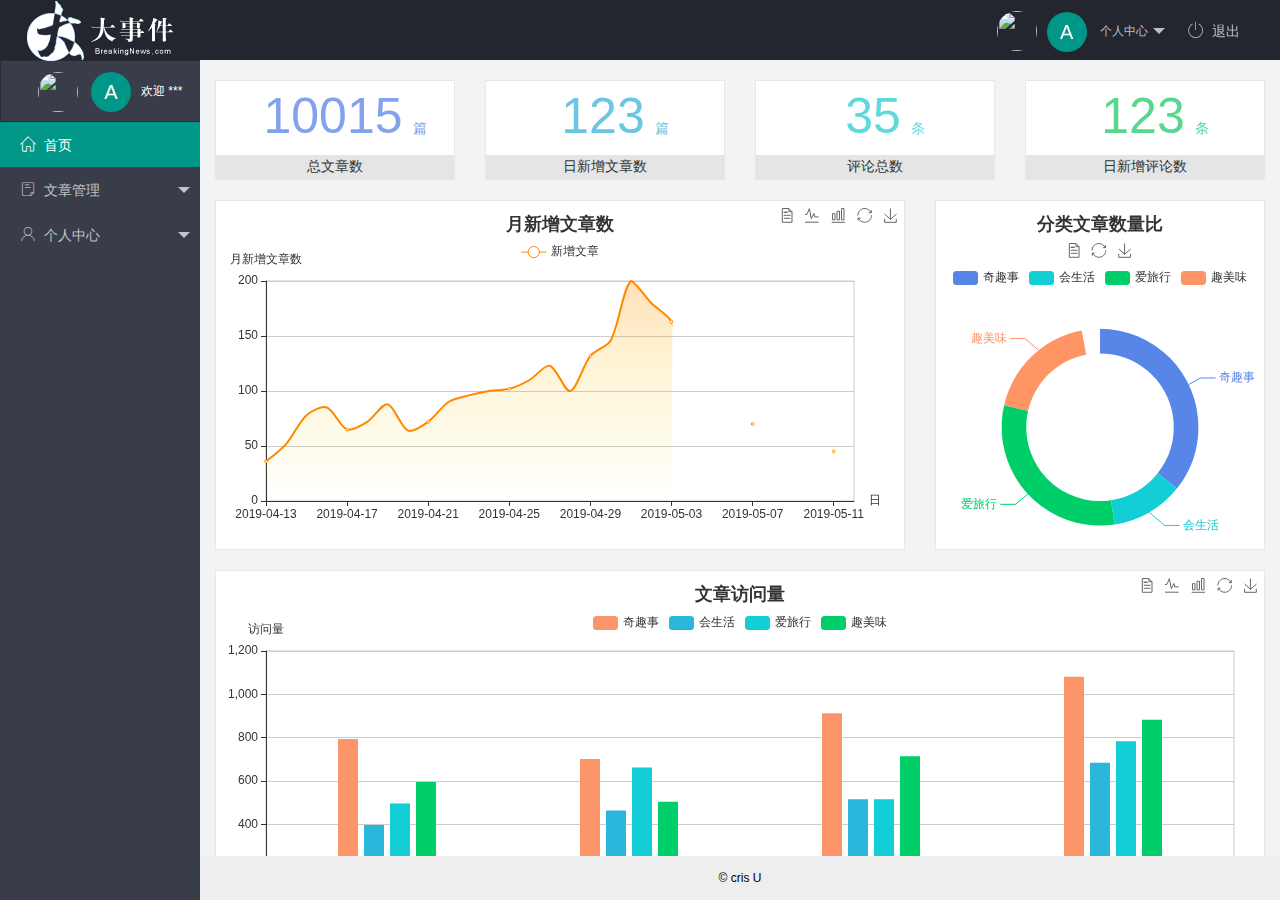
==== index.html @ 12526aec "完成了主页的开发" ====
<!DOCTYPE html>
<html lang="en">

<head>
    <meta charset="UTF-8">
    <meta http-equiv="X-UA-Compatible" content="IE=edge">
    <meta name="viewport" content="width=device-width, initial-scale=1.0">
    <title>后台主页</title>
    <link rel="stylesheet" href="./assets/lib/layui/css/layui.css">
    <link rel="stylesheet" href="./assets/fonts/iconfont.css">
    <link rel="stylesheet" href="./assets/css/index.css" />
</head>

<body class="layui-layout-body">
    <div class="layui-layout layui-layout-admin">
        <div class="layui-header">
            <div class="layui-logo">
                <img src="./assets/images/logo.png" alt="" />
            </div>
            <!-- 头部区域（可配合layui已有的水平导航） -->
            <ul class="layui-nav layui-layout-right">
                <li class="layui-nav-item">
                    <a href="javascript:;" class="userinfo">
                        <img src="http://t.cn/RCzsdCq" class="layui-nav-img" /><span class="text-avatar">A</span> 个人中心
                    </a>
                    <dl class="layui-nav-child">
                        <dd><a href="">基本资料</a></dd>
                        <dd><a href="">更换头像</a></dd>
                        <dd><a href="">重置密码</a></dd>
                    </dl>
                </li>
                <li class="layui-nav-item"><a href="javascript:;" id="btnLogout"><span class="iconfont icon-tuichu"></span>退出</a></li>
            </ul>
        </div>

        <div class="layui-side layui-bg-black">
            <div class="layui-side-scroll">
                <div class="userinfo">
                    <img src="http://t.cn/RCzsdCq" class="layui-nav-img" /> <span class="text-avatar">A</span><span id="welcome">欢迎 ***</span>
                </div>
                <!-- 左侧导航区域（可配合layui已有的垂直导航） -->
                <ul class="layui-nav layui-nav-tree" lay-shrink="all">
                    <!-- lay-shrink="all"添加这个属性，实现下面导航栏实现排他思想 -->
                    <li class="layui-nav-item layui-this"><a href="./home/dashboard.html" target="fm"><span class="iconfont icon-home"></span>首页</a></li>
                    <li class="layui-nav-item">
                        <a class="" href="javascript:;"><span class="iconfont icon-16"></span>文章管理</a>
                        <dl class="layui-nav-child">
                            <dd><a href="javascript:;"><i class="layui-icon layui-icon-app"></i>文字类别</a></dd>
                            <dd><a href="javascript:;"><i class="layui-icon layui-icon-app"></i>文字列表</a></dd>
                            <dd><a href="javascript:;"><i class="layui-icon layui-icon-app"></i>发布文章</a></dd>
                        </dl>
                    </li>
                    <li class="layui-nav-item">
                        <a href="javascript:;"><span class="iconfont icon-user"></span>个人中心</a>
                        <dl class="layui-nav-child">
                            <dd><a href="javascript:;"><i class="layui-icon layui-icon-app"></i>基本资料</a></dd>
                            <dd><a href="javascript:;"><i class="layui-icon layui-icon-app"></i>更改头像</a></dd>
                            <dd><a href="javascript:;"><i class="layui-icon layui-icon-app"></i>重置密码</a></dd>
                        </dl>
                    </li>


                </ul>
            </div>
        </div>

        <div class="layui-body">
            <!-- 内容主体区域 -->
            <iframe name="fm" src="./home/dashboard.html" frameborder="0"></iframe>
        </div>

        <div class="layui-footer">
            <!-- 底部固定区域 -->
            © cris U
        </div>
    </div>
    <!-- 导入 layui 的JS文件 -->
    <script src="./assets/lib/layui/layui.all.js"></script>
    <!-- 导入jQuery -->
    <script src="./assets/lib/jquery.js"></script>
    <!-- 导入自己封装的baseAPI -->
    <script src="./assets/js/baseAPI.js"></script>
    <!-- 导入自己的JS文件 -->
    <script src="./assets/js/index.js"></script>
</body>

</html>
---- assets/lib/layui/css/layui.css ----
/** layui-v2.5.5 MIT License By https://www.layui.com */
 .layui-inline,img{display:inline-block;vertical-align:middle}h1,h2,h3,h4,h5,h6{font-weight:400}.layui-edge,.layui-header,.layui-inline,.layui-main{position:relative}.layui-body,.layui-edge,.layui-elip{overflow:hidden}.layui-btn,.layui-edge,.layui-inline,img{vertical-align:middle}.layui-btn,.layui-disabled,.layui-icon,.layui-unselect{-moz-user-select:none;-webkit-user-select:none;-ms-user-select:none}.layui-elip,.layui-form-checkbox span,.layui-form-pane .layui-form-label{text-overflow:ellipsis;white-space:nowrap}.layui-breadcrumb,.layui-tree-btnGroup{visibility:hidden}blockquote,body,button,dd,div,dl,dt,form,h1,h2,h3,h4,h5,h6,input,li,ol,p,pre,td,textarea,th,ul{margin:0;padding:0;-webkit-tap-highlight-color:rgba(0,0,0,0)}a:active,a:hover{outline:0}img{border:none}li{list-style:none}table{border-collapse:collapse;border-spacing:0}h4,h5,h6{font-size:100%}button,input,optgroup,option,select,textarea{font-family:inherit;font-size:inherit;font-style:inherit;font-weight:inherit;outline:0}pre{white-space:pre-wrap;white-space:-moz-pre-wrap;white-space:-pre-wrap;white-space:-o-pre-wrap;word-wrap:break-word}body{line-height:24px;font:14px Helvetica Neue,Helvetica,PingFang SC,Tahoma,Arial,sans-serif}hr{height:1px;margin:10px 0;border:0;clear:both}a{color:#333;text-decoration:none}a:hover{color:#777}a cite{font-style:normal;*cursor:pointer}.layui-border-box,.layui-border-box *{box-sizing:border-box}.layui-box,.layui-box *{box-sizing:content-box}.layui-clear{clear:both;*zoom:1}.layui-clear:after{content:'\20';clear:both;*zoom:1;display:block;height:0}.layui-inline{*display:inline;*zoom:1}.layui-edge{display:inline-block;width:0;height:0;border-width:6px;border-style:dashed;border-color:transparent}.layui-edge-top{top:-4px;border-bottom-color:#999;border-bottom-style:solid}.layui-edge-right{border-left-color:#999;border-left-style:solid}.layui-edge-bottom{top:2px;border-top-color:#999;border-top-style:solid}.layui-edge-left{border-right-color:#999;border-right-style:solid}.layui-disabled,.layui-disabled:hover{color:#d2d2d2!important;cursor:not-allowed!important}.layui-circle{border-radius:100%}.layui-show{display:block!important}.layui-hide{display:none!important}@font-face{font-family:layui-icon;src:url(../font/iconfont.eot?v=250);src:url(../font/iconfont.eot?v=250#iefix) format('embedded-opentype'),url(../font/iconfont.woff2?v=250) format('woff2'),url(../font/iconfont.woff?v=250) format('woff'),url(../font/iconfont.ttf?v=250) format('truetype'),url(../font/iconfont.svg?v=250#layui-icon) format('svg')}.layui-icon{font-family:layui-icon!important;font-size:16px;font-style:normal;-webkit-font-smoothing:antialiased;-moz-osx-font-smoothing:grayscale}.layui-icon-reply-fill:before{content:"\e611"}.layui-icon-set-fill:before{content:"\e614"}.layui-icon-menu-fill:before{content:"\e60f"}.layui-icon-search:before{content:"\e615"}.layui-icon-share:before{content:"\e641"}.layui-icon-set-sm:before{content:"\e620"}.layui-icon-engine:before{content:"\e628"}.layui-icon-close:before{content:"\1006"}.layui-icon-close-fill:before{content:"\1007"}.layui-icon-chart-screen:before{content:"\e629"}.layui-icon-star:before{content:"\e600"}.layui-icon-circle-dot:before{content:"\e617"}.layui-icon-chat:before{content:"\e606"}.layui-icon-release:before{content:"\e609"}.layui-icon-list:before{content:"\e60a"}.layui-icon-chart:before{content:"\e62c"}.layui-icon-ok-circle:before{content:"\1005"}.layui-icon-layim-theme:before{content:"\e61b"}.layui-icon-table:before{content:"\e62d"}.layui-icon-right:before{content:"\e602"}.layui-icon-left:before{content:"\e603"}.layui-icon-cart-simple:before{content:"\e698"}.layui-icon-face-cry:before{content:"\e69c"}.layui-icon-face-smile:before{content:"\e6af"}.layui-icon-survey:before{content:"\e6b2"}.layui-icon-tree:before{content:"\e62e"}.layui-icon-upload-circle:before{content:"\e62f"}.layui-icon-add-circle:before{content:"\e61f"}.layui-icon-download-circle:before{content:"\e601"}.layui-icon-templeate-1:before{content:"\e630"}.layui-icon-util:before{content:"\e631"}.layui-icon-face-surprised:before{content:"\e664"}.layui-icon-edit:before{content:"\e642"}.layui-icon-speaker:before{content:"\e645"}.layui-icon-down:before{content:"\e61a"}.layui-icon-file:before{content:"\e621"}.layui-icon-layouts:before{content:"\e632"}.layui-icon-rate-half:before{content:"\e6c9"}.layui-icon-add-circle-fine:before{content:"\e608"}.layui-icon-prev-circle:before{content:"\e633"}.layui-icon-read:before{content:"\e705"}.layui-icon-404:before{content:"\e61c"}.layui-icon-carousel:before{content:"\e634"}.layui-icon-help:before{content:"\e607"}.layui-icon-code-circle:before{content:"\e635"}.layui-icon-water:before{content:"\e636"}.layui-icon-username:before{content:"\e66f"}.layui-icon-find-fill:before{content:"\e670"}.layui-icon-about:before{content:"\e60b"}.layui-icon-location:before{content:"\e715"}.layui-icon-up:before{content:"\e619"}.layui-icon-pause:before{content:"\e651"}.layui-icon-date:before{content:"\e637"}.layui-icon-layim-uploadfile:before{content:"\e61d"}.layui-icon-delete:before{content:"\e640"}.layui-icon-play:before{content:"\e652"}.layui-icon-top:before{content:"\e604"}.layui-icon-friends:before{content:"\e612"}.layui-icon-refresh-3:before{content:"\e9aa"}.layui-icon-ok:before{content:"\e605"}.layui-icon-layer:before{content:"\e638"}.layui-icon-face-smile-fine:before{content:"\e60c"}.layui-icon-dollar:before{content:"\e659"}.layui-icon-group:before{content:"\e613"}.layui-icon-layim-download:before{content:"\e61e"}.layui-icon-picture-fine:before{content:"\e60d"}.layui-icon-link:before{content:"\e64c"}.layui-icon-diamond:before{content:"\e735"}.layui-icon-log:before{content:"\e60e"}.layui-icon-rate-solid:before{content:"\e67a"}.layui-icon-fonts-del:before{content:"\e64f"}.layui-icon-unlink:before{content:"\e64d"}.layui-icon-fonts-clear:before{content:"\e639"}.layui-icon-triangle-r:before{content:"\e623"}.layui-icon-circle:before{content:"\e63f"}.layui-icon-radio:before{content:"\e643"}.layui-icon-align-center:before{content:"\e647"}.layui-icon-align-right:before{content:"\e648"}.layui-icon-align-left:before{content:"\e649"}.layui-icon-loading-1:before{content:"\e63e"}.layui-icon-return:before{content:"\e65c"}.layui-icon-fonts-strong:before{content:"\e62b"}.layui-icon-upload:before{content:"\e67c"}.layui-icon-dialogue:before{content:"\e63a"}.layui-icon-video:before{content:"\e6ed"}.layui-icon-headset:before{content:"\e6fc"}.layui-icon-cellphone-fine:before{content:"\e63b"}.layui-icon-add-1:before{content:"\e654"}.layui-icon-face-smile-b:before{content:"\e650"}.layui-icon-fonts-html:before{content:"\e64b"}.layui-icon-form:before{content:"\e63c"}.layui-icon-cart:before{content:"\e657"}.layui-icon-camera-fill:before{content:"\e65d"}.layui-icon-tabs:before{content:"\e62a"}.layui-icon-fonts-code:before{content:"\e64e"}.layui-icon-fire:before{content:"\e756"}.layui-icon-set:before{content:"\e716"}.layui-icon-fonts-u:before{content:"\e646"}.layui-icon-triangle-d:before{content:"\e625"}.layui-icon-tips:before{content:"\e702"}.layui-icon-picture:before{content:"\e64a"}.layui-icon-more-vertical:before{content:"\e671"}.layui-icon-flag:before{content:"\e66c"}.layui-icon-loading:before{content:"\e63d"}.layui-icon-fonts-i:before{content:"\e644"}.layui-icon-refresh-1:before{content:"\e666"}.layui-icon-rmb:before{content:"\e65e"}.layui-icon-home:before{content:"\e68e"}.layui-icon-user:before{content:"\e770"}.layui-icon-notice:before{content:"\e667"}.layui-icon-login-weibo:before{content:"\e675"}.layui-icon-voice:before{content:"\e688"}.layui-icon-upload-drag:before{content:"\e681"}.layui-icon-login-qq:before{content:"\e676"}.layui-icon-snowflake:before{content:"\e6b1"}.layui-icon-file-b:before{content:"\e655"}.layui-icon-template:before{content:"\e663"}.layui-icon-auz:before{content:"\e672"}.layui-icon-console:before{content:"\e665"}.layui-icon-app:before{content:"\e653"}.layui-icon-prev:before{content:"\e65a"}.layui-icon-website:before{content:"\e7ae"}.layui-icon-next:before{content:"\e65b"}.layui-icon-component:before{content:"\e857"}.layui-icon-more:before{content:"\e65f"}.layui-icon-login-wechat:before{content:"\e677"}.layui-icon-shrink-right:before{content:"\e668"}.layui-icon-spread-left:before{content:"\e66b"}.layui-icon-camera:before{content:"\e660"}.layui-icon-note:before{content:"\e66e"}.layui-icon-refresh:before{content:"\e669"}.layui-icon-female:before{content:"\e661"}.layui-icon-male:before{content:"\e662"}.layui-icon-password:before{content:"\e673"}.layui-icon-senior:before{content:"\e674"}.layui-icon-theme:before{content:"\e66a"}.layui-icon-tread:before{content:"\e6c5"}.layui-icon-praise:before{content:"\e6c6"}.layui-icon-star-fill:before{content:"\e658"}.layui-icon-rate:before{content:"\e67b"}.layui-icon-template-1:before{content:"\e656"}.layui-icon-vercode:before{content:"\e679"}.layui-icon-cellphone:before{content:"\e678"}.layui-icon-screen-full:before{content:"\e622"}.layui-icon-screen-restore:before{content:"\e758"}.layui-icon-cols:before{content:"\e610"}.layui-icon-export:before{content:"\e67d"}.layui-icon-print:before{content:"\e66d"}.layui-icon-slider:before{content:"\e714"}.layui-icon-addition:before{content:"\e624"}.layui-icon-subtraction:before{content:"\e67e"}.layui-icon-service:before{content:"\e626"}.layui-icon-transfer:before{content:"\e691"}.layui-main{width:1140px;margin:0 auto}.layui-header{z-index:1000;height:60px}.layui-header a:hover{transition:all .5s;-webkit-transition:all .5s}.layui-side{position:fixed;left:0;top:0;bottom:0;z-index:999;width:200px;overflow-x:hidden}.layui-side-scroll{position:relative;width:220px;height:100%;overflow-x:hidden}.layui-body{position:absolute;left:200px;right:0;top:0;bottom:0;z-index:998;width:auto;overflow-y:auto;box-sizing:border-box}.layui-layout-body{overflow:hidden}.layui-layout-admin .layui-header{background-color:#23262E}.layui-layout-admin .layui-side{top:60px;width:200px;overflow-x:hidden}.layui-layout-admin .layui-body{position:fixed;top:60px;bottom:44px}.layui-layout-admin .layui-main{width:auto;margin:0 15px}.layui-layout-admin .layui-footer{position:fixed;left:200px;right:0;bottom:0;height:44px;line-height:44px;padding:0 15px;background-color:#eee}.layui-layout-admin .layui-logo{position:absolute;left:0;top:0;width:200px;height:100%;line-height:60px;text-align:center;color:#009688;font-size:16px}.layui-layout-admin .layui-header .layui-nav{background:0 0}.layui-layout-left{position:absolute!important;left:200px;top:0}.layui-layout-right{position:absolute!important;right:0;top:0}.layui-container{position:relative;margin:0 auto;padding:0 15px;box-sizing:border-box}.layui-fluid{position:relative;margin:0 auto;padding:0 15px}.layui-row:after,.layui-row:before{content:'';display:block;clear:both}.layui-col-lg1,.layui-col-lg10,.layui-col-lg11,.layui-col-lg12,.layui-col-lg2,.layui-col-lg3,.layui-col-lg4,.layui-col-lg5,.layui-col-lg6,.layui-col-lg7,.layui-col-lg8,.layui-col-lg9,.layui-col-md1,.layui-col-md10,.layui-col-md11,.layui-col-md12,.layui-col-md2,.layui-col-md3,.layui-col-md4,.layui-col-md5,.layui-col-md6,.layui-col-md7,.layui-col-md8,.layui-col-md9,.layui-col-sm1,.layui-col-sm10,.layui-col-sm11,.layui-col-sm12,.layui-col-sm2,.layui-col-sm3,.layui-col-sm4,.layui-col-sm5,.layui-col-sm6,.layui-col-sm7,.layui-col-sm8,.layui-col-sm9,.layui-col-xs1,.layui-col-xs10,.layui-col-xs11,.layui-col-xs12,.layui-col-xs2,.layui-col-xs3,.layui-col-xs4,.layui-col-xs5,.layui-col-xs6,.layui-col-xs7,.layui-col-xs8,.layui-col-xs9{position:relative;display:block;box-sizing:border-box}.layui-col-xs1,.layui-col-xs10,.layui-col-xs11,.layui-col-xs12,.layui-col-xs2,.layui-col-xs3,.layui-col-xs4,.layui-col-xs5,.layui-col-xs6,.layui-col-xs7,.layui-col-xs8,.layui-col-xs9{float:left}.layui-col-xs1{width:8.33333333%}.layui-col-xs2{width:16.66666667%}.layui-col-xs3{width:25%}.layui-col-xs4{width:33.33333333%}.layui-col-xs5{width:41.66666667%}.layui-col-xs6{width:50%}.layui-col-xs7{width:58.33333333%}.layui-col-xs8{width:66.66666667%}.layui-col-xs9{width:75%}.layui-col-xs10{width:83.33333333%}.layui-col-xs11{width:91.66666667%}.layui-col-xs12{width:100%}.layui-col-xs-offset1{margin-left:8.33333333%}.layui-col-xs-offset2{margin-left:16.66666667%}.layui-col-xs-offset3{margin-left:25%}.layui-col-xs-offset4{margin-left:33.33333333%}.layui-col-xs-offset5{margin-left:41.66666667%}.layui-col-xs-offset6{margin-left:50%}.layui-col-xs-offset7{margin-left:58.33333333%}.layui-col-xs-offset8{margin-left:66.66666667%}.layui-col-xs-offset9{margin-left:75%}.layui-col-xs-offset10{margin-left:83.33333333%}.layui-col-xs-offset11{margin-left:91.66666667%}.layui-col-xs-offset12{margin-left:100%}@media screen and (max-width:768px){.layui-hide-xs{display:none!important}.layui-show-xs-block{display:block!important}.layui-show-xs-inline{display:inline!important}.layui-show-xs-inline-block{display:inline-block!important}}@media screen and (min-width:768px){.layui-container{width:750px}.layui-hide-sm{display:none!important}.layui-show-sm-block{display:block!important}.layui-show-sm-inline{display:inline!important}.layui-show-sm-inline-block{display:inline-block!important}.layui-col-sm1,.layui-col-sm10,.layui-col-sm11,.layui-col-sm12,.layui-col-sm2,.layui-col-sm3,.layui-col-sm4,.layui-col-sm5,.layui-col-sm6,.layui-col-sm7,.layui-col-sm8,.layui-col-sm9{float:left}.layui-col-sm1{width:8.33333333%}.layui-col-sm2{width:16.66666667%}.layui-col-sm3{width:25%}.layui-col-sm4{width:33.33333333%}.layui-col-sm5{width:41.66666667%}.layui-col-sm6{width:50%}.layui-col-sm7{width:58.33333333%}.layui-col-sm8{width:66.66666667%}.layui-col-sm9{width:75%}.layui-col-sm10{width:83.33333333%}.layui-col-sm11{width:91.66666667%}.layui-col-sm12{width:100%}.layui-col-sm-offset1{margin-left:8.33333333%}.layui-col-sm-offset2{margin-left:16.66666667%}.layui-col-sm-offset3{margin-left:25%}.layui-col-sm-offset4{margin-left:33.33333333%}.layui-col-sm-offset5{margin-left:41.66666667%}.layui-col-sm-offset6{margin-left:50%}.layui-col-sm-offset7{margin-left:58.33333333%}.layui-col-sm-offset8{margin-left:66.66666667%}.layui-col-sm-offset9{margin-left:75%}.layui-col-sm-offset10{margin-left:83.33333333%}.layui-col-sm-offset11{margin-left:91.66666667%}.layui-col-sm-offset12{margin-left:100%}}@media screen and (min-width:992px){.layui-container{width:970px}.layui-hide-md{display:none!important}.layui-show-md-block{display:block!important}.layui-show-md-inline{display:inline!important}.layui-show-md-inline-block{display:inline-block!important}.layui-col-md1,.layui-col-md10,.layui-col-md11,.layui-col-md12,.layui-col-md2,.layui-col-md3,.layui-col-md4,.layui-col-md5,.layui-col-md6,.layui-col-md7,.layui-col-md8,.layui-col-md9{float:left}.layui-col-md1{width:8.33333333%}.layui-col-md2{width:16.66666667%}.layui-col-md3{width:25%}.layui-col-md4{width:33.33333333%}.layui-col-md5{width:41.66666667%}.layui-col-md6{width:50%}.layui-col-md7{width:58.33333333%}.layui-col-md8{width:66.66666667%}.layui-col-md9{width:75%}.layui-col-md10{width:83.33333333%}.layui-col-md11{width:91.66666667%}.layui-col-md12{width:100%}.layui-col-md-offset1{margin-left:8.33333333%}.layui-col-md-offset2{margin-left:16.66666667%}.layui-col-md-offset3{margin-left:25%}.layui-col-md-offset4{margin-left:33.33333333%}.layui-col-md-offset5{margin-left:41.66666667%}.layui-col-md-offset6{margin-left:50%}.layui-col-md-offset7{margin-left:58.33333333%}.layui-col-md-offset8{margin-left:66.66666667%}.layui-col-md-offset9{margin-left:75%}.layui-col-md-offset10{margin-left:83.33333333%}.layui-col-md-offset11{margin-left:91.66666667%}.layui-col-md-offset12{margin-left:100%}}@media screen and (min-width:1200px){.layui-container{width:1170px}.layui-hide-lg{display:none!important}.layui-show-lg-block{display:block!important}.layui-show-lg-inline{display:inline!important}.layui-show-lg-inline-block{display:inline-block!important}.layui-col-lg1,.layui-col-lg10,.layui-col-lg11,.layui-col-lg12,.layui-col-lg2,.layui-col-lg3,.layui-col-lg4,.layui-col-lg5,.layui-col-lg6,.layui-col-lg7,.layui-col-lg8,.layui-col-lg9{float:left}.layui-col-lg1{width:8.33333333%}.layui-col-lg2{width:16.66666667%}.layui-col-lg3{width:25%}.layui-col-lg4{width:33.33333333%}.layui-col-lg5{width:41.66666667%}.layui-col-lg6{width:50%}.layui-col-lg7{width:58.33333333%}.layui-col-lg8{width:66.66666667%}.layui-col-lg9{width:75%}.layui-col-lg10{width:83.33333333%}.layui-col-lg11{width:91.66666667%}.layui-col-lg12{width:100%}.layui-col-lg-offset1{margin-left:8.33333333%}.layui-col-lg-offset2{margin-left:16.66666667%}.layui-col-lg-offset3{margin-left:25%}.layui-col-lg-offset4{margin-left:33.33333333%}.layui-col-lg-offset5{margin-left:41.66666667%}.layui-col-lg-offset6{margin-left:50%}.layui-col-lg-offset7{margin-left:58.33333333%}.layui-col-lg-offset8{margin-left:66.66666667%}.layui-col-lg-offset9{margin-left:75%}.layui-col-lg-offset10{margin-left:83.33333333%}.layui-col-lg-offset11{margin-left:91.66666667%}.layui-col-lg-offset12{margin-left:100%}}.layui-col-space1{margin:-.5px}.layui-col-space1>*{padding:.5px}.layui-col-space3{margin:-1.5px}.layui-col-space3>*{padding:1.5px}.layui-col-space5{margin:-2.5px}.layui-col-space5>*{padding:2.5px}.layui-col-space8{margin:-3.5px}.layui-col-space8>*{padding:3.5px}.layui-col-space10{margin:-5px}.layui-col-space10>*{padding:5px}.layui-col-space12{margin:-6px}.layui-col-space12>*{padding:6px}.layui-col-space15{margin:-7.5px}.layui-col-space15>*{padding:7.5px}.layui-col-space18{margin:-9px}.layui-col-space18>*{padding:9px}.layui-col-space20{margin:-10px}.layui-col-space20>*{padding:10px}.layui-col-space22{margin:-11px}.layui-col-space22>*{padding:11px}.layui-col-space25{margin:-12.5px}.layui-col-space25>*{padding:12.5px}.layui-col-space30{margin:-15px}.layui-col-space30>*{padding:15px}.layui-btn,.layui-input,.layui-select,.layui-textarea,.layui-upload-button{outline:0;-webkit-appearance:none;transition:all .3s;-webkit-transition:all .3s;box-sizing:border-box}.layui-elem-quote{margin-bottom:10px;padding:15px;line-height:22px;border-left:5px solid #009688;border-radius:0 2px 2px 0;background-color:#f2f2f2}.layui-quote-nm{border-style:solid;border-width:1px 1px 1px 5px;background:0 0}.layui-elem-field{margin-bottom:10px;padding:0;border-width:1px;border-style:solid}.layui-elem-field legend{margin-left:20px;padding:0 10px;font-size:20px;font-weight:300}.layui-field-title{margin:10px 0 20px;border-width:1px 0 0}.layui-field-box{padding:10px 15px}.layui-field-title .layui-field-box{padding:10px 0}.layui-progress{position:relative;height:6px;border-radius:20px;background-color:#e2e2e2}.layui-progress-bar{position:absolute;left:0;top:0;width:0;max-width:100%;height:6px;border-radius:20px;text-align:right;background-color:#5FB878;transition:all .3s;-webkit-transition:all .3s}.layui-progress-big,.layui-progress-big .layui-progress-bar{height:18px;line-height:18px}.layui-progress-text{position:relative;top:-20px;line-height:18px;font-size:12px;color:#666}.layui-progress-big .layui-progress-text{position:static;padding:0 10px;color:#fff}.layui-collapse{border-width:1px;border-style:solid;border-radius:2px}.layui-colla-content,.layui-colla-item{border-top-width:1px;border-top-style:solid}.layui-colla-item:first-child{border-top:none}.layui-colla-title{position:relative;height:42px;line-height:42px;padding:0 15px 0 35px;color:#333;background-color:#f2f2f2;cursor:pointer;font-size:14px;overflow:hidden}.layui-colla-content{display:none;padding:10px 15px;line-height:22px;color:#666}.layui-colla-icon{position:absolute;left:15px;top:0;font-size:14px}.layui-card{margin-bottom:15px;border-radius:2px;background-color:#fff;box-shadow:0 1px 2px 0 rgba(0,0,0,.05)}.layui-card:last-child{margin-bottom:0}.layui-card-header{position:relative;height:42px;line-height:42px;padding:0 15px;border-bottom:1px solid #f6f6f6;color:#333;border-radius:2px 2px 0 0;font-size:14px}.layui-bg-black,.layui-bg-blue,.layui-bg-cyan,.layui-bg-green,.layui-bg-orange,.layui-bg-red{color:#fff!important}.layui-card-body{position:relative;padding:10px 15px;line-height:24px}.layui-card-body[pad15]{padding:15px}.layui-card-body[pad20]{padding:20px}.layui-card-body .layui-table{margin:5px 0}.layui-card .layui-tab{margin:0}.layui-panel-window{position:relative;padding:15px;border-radius:0;border-top:5px solid #E6E6E6;background-color:#fff}.layui-auxiliar-moving{position:fixed;left:0;right:0;top:0;bottom:0;width:100%;height:100%;background:0 0;z-index:9999999999}.layui-form-label,.layui-form-mid,.layui-form-select,.layui-input-block,.layui-input-inline,.layui-textarea{position:relative}.layui-bg-red{background-color:#FF5722!important}.layui-bg-orange{background-color:#FFB800!important}.layui-bg-green{background-color:#009688!important}.layui-bg-cyan{background-color:#2F4056!important}.layui-bg-blue{background-color:#1E9FFF!important}.layui-bg-black{background-color:#393D49!important}.layui-bg-gray{background-color:#eee!important;color:#666!important}.layui-badge-rim,.layui-colla-content,.layui-colla-item,.layui-collapse,.layui-elem-field,.layui-form-pane .layui-form-item[pane],.layui-form-pane .layui-form-label,.layui-input,.layui-layedit,.layui-layedit-tool,.layui-quote-nm,.layui-select,.layui-tab-bar,.layui-tab-card,.layui-tab-title,.layui-tab-title .layui-this:after,.layui-textarea{border-color:#e6e6e6}.layui-timeline-item:before,hr{background-color:#e6e6e6}.layui-text{line-height:22px;font-size:14px;color:#666}.layui-text h1,.layui-text h2,.layui-text h3{font-weight:500;color:#333}.layui-text h1{font-size:30px}.layui-text h2{font-size:24px}.layui-text h3{font-size:18px}.layui-text a:not(.layui-btn){color:#01AAED}.layui-text a:not(.layui-btn):hover{text-decoration:underline}.layui-text ul{padding:5px 0 5px 15px}.layui-text ul li{margin-top:5px;list-style-type:disc}.layui-text em,.layui-word-aux{color:#999!important;padding:0 5px!important}.layui-btn{display:inline-block;height:38px;line-height:38px;padding:0 18px;background-color:#009688;color:#fff;white-space:nowrap;text-align:center;font-size:14px;border:none;border-radius:2px;cursor:pointer}.layui-btn:hover{opacity:.8;filter:alpha(opacity=80);color:#fff}.layui-btn:active{opacity:1;filter:alpha(opacity=100)}.layui-btn+.layui-btn{margin-left:10px}.layui-btn-container{font-size:0}.layui-btn-container .layui-btn{margin-right:10px;margin-bottom:10px}.layui-btn-container .layui-btn+.layui-btn{margin-left:0}.layui-table .layui-btn-container .layui-btn{margin-bottom:9px}.layui-btn-radius{border-radius:100px}.layui-btn .layui-icon{margin-right:3px;font-size:18px;vertical-align:bottom;vertical-align:middle\9}.layui-btn-primary{border:1px solid #C9C9C9;background-color:#fff;color:#555}.layui-btn-primary:hover{border-color:#009688;color:#333}.layui-btn-normal{background-color:#1E9FFF}.layui-btn-warm{background-color:#FFB800}.layui-btn-danger{background-color:#FF5722}.layui-btn-checked{background-color:#5FB878}.layui-btn-disabled,.layui-btn-disabled:active,.layui-btn-disabled:hover{border:1px solid #e6e6e6;background-color:#FBFBFB;color:#C9C9C9;cursor:not-allowed;opacity:1}.layui-btn-lg{height:44px;line-height:44px;padding:0 25px;font-size:16px}.layui-btn-sm{height:30px;line-height:30px;padding:0 10px;font-size:12px}.layui-btn-sm i{font-size:16px!important}.layui-btn-xs{height:22px;line-height:22px;padding:0 5px;font-size:12px}.layui-btn-xs i{font-size:14px!important}.layui-btn-group{display:inline-block;vertical-align:middle;font-size:0}.layui-btn-group .layui-btn{margin-left:0!important;margin-right:0!important;border-left:1px solid rgba(255,255,255,.5);border-radius:0}.layui-btn-group .layui-btn-primary{border-left:none}.layui-btn-group .layui-btn-primary:hover{border-color:#C9C9C9;color:#009688}.layui-btn-group .layui-btn:first-child{border-left:none;border-radius:2px 0 0 2px}.layui-btn-group .layui-btn-primary:first-child{border-left:1px solid #c9c9c9}.layui-btn-group .layui-btn:last-child{border-radius:0 2px 2px 0}.layui-btn-group .layui-btn+.layui-btn{margin-left:0}.layui-btn-group+.layui-btn-group{margin-left:10px}.layui-btn-fluid{width:100%}.layui-input,.layui-select,.layui-textarea{height:38px;line-height:1.3;line-height:38px\9;border-width:1px;border-style:solid;background-color:#fff;border-radius:2px}.layui-input::-webkit-input-placeholder,.layui-select::-webkit-input-placeholder,.layui-textarea::-webkit-input-placeholder{line-height:1.3}.layui-input,.layui-textarea{display:block;width:100%;padding-left:10px}.layui-input:hover,.layui-textarea:hover{border-color:#D2D2D2!important}.layui-input:focus,.layui-textarea:focus{border-color:#C9C9C9!important}.layui-textarea{min-height:100px;height:auto;line-height:20px;padding:6px 10px;resize:vertical}.layui-select{padding:0 10px}.layui-form input[type=checkbox],.layui-form input[type=radio],.layui-form select{display:none}.layui-form [lay-ignore]{display:initial}.layui-form-item{margin-bottom:15px;clear:both;*zoom:1}.layui-form-item:after{content:'\20';clear:both;*zoom:1;display:block;height:0}.layui-form-label{float:left;display:block;padding:9px 15px;width:80px;font-weight:400;line-height:20px;text-align:right}.layui-form-label-col{display:block;float:none;padding:9px 0;line-height:20px;text-align:left}.layui-form-item .layui-inline{margin-bottom:5px;margin-right:10px}.layui-input-block{margin-left:110px;min-height:36px}.layui-input-inline{display:inline-block;vertical-align:middle}.layui-form-item .layui-input-inline{float:left;width:190px;margin-right:10px}.layui-form-text .layui-input-inline{width:auto}.layui-form-mid{float:left;display:block;padding:9px 0!important;line-height:20px;margin-right:10px}.layui-form-danger+.layui-form-select .layui-input,.layui-form-danger:focus{border-color:#FF5722!important}.layui-form-select .layui-input{padding-right:30px;cursor:pointer}.layui-form-select .layui-edge{position:absolute;right:10px;top:50%;margin-top:-3px;cursor:pointer;border-width:6px;border-top-color:#c2c2c2;border-top-style:solid;transition:all .3s;-webkit-transition:all .3s}.layui-form-select dl{display:none;position:absolute;left:0;top:42px;padding:5px 0;z-index:899;min-width:100%;border:1px solid #d2d2d2;max-height:300px;overflow-y:auto;background-color:#fff;border-radius:2px;box-shadow:0 2px 4px rgba(0,0,0,.12);box-sizing:border-box}.layui-form-select dl dd,.layui-form-select dl dt{padding:0 10px;line-height:36px;white-space:nowrap;overflow:hidden;text-overflow:ellipsis}.layui-form-select dl dt{font-size:12px;color:#999}.layui-form-select dl dd{cursor:pointer}.layui-form-select dl dd:hover{background-color:#f2f2f2;-webkit-transition:.5s all;transition:.5s all}.layui-form-select .layui-select-group dd{padding-left:20px}.layui-form-select dl dd.layui-select-tips{padding-left:10px!important;color:#999}.layui-form-select dl dd.layui-this{background-color:#5FB878;color:#fff}.layui-form-checkbox,.layui-form-select dl dd.layui-disabled{background-color:#fff}.layui-form-selected dl{display:block}.layui-form-checkbox,.layui-form-checkbox *,.layui-form-switch{display:inline-block;vertical-align:middle}.layui-form-selected .layui-edge{margin-top:-9px;-webkit-transform:rotate(180deg);transform:rotate(180deg);margin-top:-3px\9}:root .layui-form-selected .layui-edge{margin-top:-9px\0/IE9}.layui-form-selectup dl{top:auto;bottom:42px}.layui-select-none{margin:5px 0;text-align:center;color:#999}.layui-select-disabled .layui-disabled{border-color:#eee!important}.layui-select-disabled .layui-edge{border-top-color:#d2d2d2}.layui-form-checkbox{position:relative;height:30px;line-height:30px;margin-right:10px;padding-right:30px;cursor:pointer;font-size:0;-webkit-transition:.1s linear;transition:.1s linear;box-sizing:border-box}.layui-form-checkbox span{padding:0 10px;height:100%;font-size:14px;border-radius:2px 0 0 2px;background-color:#d2d2d2;color:#fff;overflow:hidden}.layui-form-checkbox:hover span{background-color:#c2c2c2}.layui-form-checkbox i{position:absolute;right:0;top:0;width:30px;height:28px;border:1px solid #d2d2d2;border-left:none;border-radius:0 2px 2px 0;color:#fff;font-size:20px;text-align:center}.layui-form-checkbox:hover i{border-color:#c2c2c2;color:#c2c2c2}.layui-form-checked,.layui-form-checked:hover{border-color:#5FB878}.layui-form-checked span,.layui-form-checked:hover span{background-color:#5FB878}.layui-form-checked i,.layui-form-checked:hover i{color:#5FB878}.layui-form-item .layui-form-checkbox{margin-top:4px}.layui-form-checkbox[lay-skin=primary]{height:auto!important;line-height:normal!important;min-width:18px;min-height:18px;border:none!important;margin-right:0;padding-left:28px;padding-right:0;background:0 0}.layui-form-checkbox[lay-skin=primary] span{padding-left:0;padding-right:15px;line-height:18px;background:0 0;color:#666}.layui-form-checkbox[lay-skin=primary] i{right:auto;left:0;width:16px;height:16px;line-height:16px;border:1px solid #d2d2d2;font-size:12px;border-radius:2px;background-color:#fff;-webkit-transition:.1s linear;transition:.1s linear}.layui-form-checkbox[lay-skin=primary]:hover i{border-color:#5FB878;color:#fff}.layui-form-checked[lay-skin=primary] i{border-color:#5FB878!important;background-color:#5FB878;color:#fff}.layui-checkbox-disbaled[lay-skin=primary] span{background:0 0!important;color:#c2c2c2}.layui-checkbox-disbaled[lay-skin=primary]:hover i{border-color:#d2d2d2}.layui-form-item .layui-form-checkbox[lay-skin=primary]{margin-top:10px}.layui-form-switch{position:relative;height:22px;line-height:22px;min-width:35px;padding:0 5px;margin-top:8px;border:1px solid #d2d2d2;border-radius:20px;cursor:pointer;background-color:#fff;-webkit-transition:.1s linear;transition:.1s linear}.layui-form-switch i{position:absolute;left:5px;top:3px;width:16px;height:16px;border-radius:20px;background-color:#d2d2d2;-webkit-transition:.1s linear;transition:.1s linear}.layui-form-switch em{position:relative;top:0;width:25px;margin-left:21px;padding:0!important;text-align:center!important;color:#999!important;font-style:normal!important;font-size:12px}.layui-form-onswitch{border-color:#5FB878;background-color:#5FB878}.layui-checkbox-disbaled,.layui-checkbox-disbaled i{border-color:#e2e2e2!important}.layui-form-onswitch i{left:100%;margin-left:-21px;background-color:#fff}.layui-form-onswitch em{margin-left:5px;margin-right:21px;color:#fff!important}.layui-checkbox-disbaled span{background-color:#e2e2e2!important}.layui-checkbox-disbaled:hover i{color:#fff!important}[lay-radio]{display:none}.layui-form-radio,.layui-form-radio *{display:inline-block;vertical-align:middle}.layui-form-radio{line-height:28px;margin:6px 10px 0 0;padding-right:10px;cursor:pointer;font-size:0}.layui-form-radio *{font-size:14px}.layui-form-radio>i{margin-right:8px;font-size:22px;color:#c2c2c2}.layui-form-radio>i:hover,.layui-form-radioed>i{color:#5FB878}.layui-radio-disbaled>i{color:#e2e2e2!important}.layui-form-pane .layui-form-label{width:110px;padding:8px 15px;height:38px;line-height:20px;border-width:1px;border-style:solid;border-radius:2px 0 0 2px;text-align:center;background-color:#FBFBFB;overflow:hidden;box-sizing:border-box}.layui-form-pane .layui-input-inline{margin-left:-1px}.layui-form-pane .layui-input-block{margin-left:110px;left:-1px}.layui-form-pane .layui-input{border-radius:0 2px 2px 0}.layui-form-pane .layui-form-text .layui-form-label{float:none;width:100%;border-radius:2px;box-sizing:border-box;text-align:left}.layui-form-pane .layui-form-text .layui-input-inline{display:block;margin:0;top:-1px;clear:both}.layui-form-pane .layui-form-text .layui-input-block{margin:0;left:0;top:-1px}.layui-form-pane .layui-form-text .layui-textarea{min-height:100px;border-radius:0 0 2px 2px}.layui-form-pane .layui-form-checkbox{margin:4px 0 4px 10px}.layui-form-pane .layui-form-radio,.layui-form-pane .layui-form-switch{margin-top:6px;margin-left:10px}.layui-form-pane .layui-form-item[pane]{position:relative;border-width:1px;border-style:solid}.layui-form-pane .layui-form-item[pane] .layui-form-label{position:absolute;left:0;top:0;height:100%;border-width:0 1px 0 0}.layui-form-pane .layui-form-item[pane] .layui-input-inline{margin-left:110px}@media screen and (max-width:450px){.layui-form-item .layui-form-label{text-overflow:ellipsis;overflow:hidden;white-space:nowrap}.layui-form-item .layui-inline{display:block;margin-right:0;margin-bottom:20px;clear:both}.layui-form-item .layui-inline:after{content:'\20';clear:both;display:block;height:0}.layui-form-item .layui-input-inline{display:block;float:none;left:-3px;width:auto;margin:0 0 10px 112px}.layui-form-item .layui-input-inline+.layui-form-mid{margin-left:110px;top:-5px;padding:0}.layui-form-item .layui-form-checkbox{margin-right:5px;margin-bottom:5px}}.layui-layedit{border-width:1px;border-style:solid;border-radius:2px}.layui-layedit-tool{padding:3px 5px;border-bottom-width:1px;border-bottom-style:solid;font-size:0}.layedit-tool-fixed{position:fixed;top:0;border-top:1px solid #e2e2e2}.layui-layedit-tool .layedit-tool-mid,.layui-layedit-tool .layui-icon{display:inline-block;vertical-align:middle;text-align:center;font-size:14px}.layui-layedit-tool .layui-icon{position:relative;width:32px;height:30px;line-height:30px;margin:3px 5px;color:#777;cursor:pointer;border-radius:2px}.layui-layedit-tool .layui-icon:hover{color:#393D49}.layui-layedit-tool .layui-icon:active{color:#000}.layui-layedit-tool .layedit-tool-active{background-color:#e2e2e2;color:#000}.layui-layedit-tool .layui-disabled,.layui-layedit-tool .layui-disabled:hover{color:#d2d2d2;cursor:not-allowed}.layui-layedit-tool .layedit-tool-mid{width:1px;height:18px;margin:0 10px;background-color:#d2d2d2}.layedit-tool-html{width:50px!important;font-size:30px!important}.layedit-tool-b,.layedit-tool-code,.layedit-tool-help{font-size:16px!important}.layedit-tool-d,.layedit-tool-face,.layedit-tool-image,.layedit-tool-unlink{font-size:18px!important}.layedit-tool-image input{position:absolute;font-size:0;left:0;top:0;width:100%;height:100%;opacity:.01;filter:Alpha(opacity=1);cursor:pointer}.layui-layedit-iframe iframe{display:block;width:100%}#LAY_layedit_code{overflow:hidden}.layui-laypage{display:inline-block;*display:inline;*zoom:1;vertical-align:middle;margin:10px 0;font-size:0}.layui-laypage>a:first-child,.layui-laypage>a:first-child em{border-radius:2px 0 0 2px}.layui-laypage>a:last-child,.layui-laypage>a:last-child em{border-radius:0 2px 2px 0}.layui-laypage>:first-child{margin-left:0!important}.layui-laypage>:last-child{margin-right:0!important}.layui-laypage a,.layui-laypage button,.layui-laypage input,.layui-laypage select,.layui-laypage span{border:1px solid #e2e2e2}.layui-laypage a,.layui-laypage span{display:inline-block;*display:inline;*zoom:1;vertical-align:middle;padding:0 15px;height:28px;line-height:28px;margin:0 -1px 5px 0;background-color:#fff;color:#333;font-size:12px}.layui-flow-more a *,.layui-laypage input,.layui-table-view select[lay-ignore]{display:inline-block}.layui-laypage a:hover{color:#009688}.layui-laypage em{font-style:normal}.layui-laypage .layui-laypage-spr{color:#999;font-weight:700}.layui-laypage a{text-decoration:none}.layui-laypage .layui-laypage-curr{position:relative}.layui-laypage .layui-laypage-curr em{position:relative;color:#fff}.layui-laypage .layui-laypage-curr .layui-laypage-em{position:absolute;left:-1px;top:-1px;padding:1px;width:100%;height:100%;background-color:#009688}.layui-laypage-em{border-radius:2px}.layui-laypage-next em,.layui-laypage-prev em{font-family:Sim sun;font-size:16px}.layui-laypage .layui-laypage-count,.layui-laypage .layui-laypage-limits,.layui-laypage .layui-laypage-refresh,.layui-laypage .layui-laypage-skip{margin-left:10px;margin-right:10px;padding:0;border:none}.layui-laypage .layui-laypage-limits,.layui-laypage .layui-laypage-refresh{vertical-align:top}.layui-laypage .layui-laypage-refresh i{font-size:18px;cursor:pointer}.layui-laypage select{height:22px;padding:3px;border-radius:2px;cursor:pointer}.layui-laypage .layui-laypage-skip{height:30px;line-height:30px;color:#999}.layui-laypage button,.layui-laypage input{height:30px;line-height:30px;border-radius:2px;vertical-align:top;background-color:#fff;box-sizing:border-box}.layui-laypage input{width:40px;margin:0 10px;padding:0 3px;text-align:center}.layui-laypage input:focus,.layui-laypage select:focus{border-color:#009688!important}.layui-laypage button{margin-left:10px;padding:0 10px;cursor:pointer}.layui-table,.layui-table-view{margin:10px 0}.layui-flow-more{margin:10px 0;text-align:center;color:#999;font-size:14px}.layui-flow-more a{height:32px;line-height:32px}.layui-flow-more a *{vertical-align:top}.layui-flow-more a cite{padding:0 20px;border-radius:3px;background-color:#eee;color:#333;font-style:normal}.layui-flow-more a cite:hover{opacity:.8}.layui-flow-more a i{font-size:30px;color:#737383}.layui-table{width:100%;background-color:#fff;color:#666}.layui-table tr{transition:all .3s;-webkit-transition:all .3s}.layui-table th{text-align:left;font-weight:400}.layui-table tbody tr:hover,.layui-table thead tr,.layui-table-click,.layui-table-header,.layui-table-hover,.layui-table-mend,.layui-table-patch,.layui-table-tool,.layui-table-total,.layui-table-total tr,.layui-table[lay-even] tr:nth-child(even){background-color:#f2f2f2}.layui-table td,.layui-table th,.layui-table-col-set,.layui-table-fixed-r,.layui-table-grid-down,.layui-table-header,.layui-table-page,.layui-table-tips-main,.layui-table-tool,.layui-table-total,.layui-table-view,.layui-table[lay-skin=line],.layui-table[lay-skin=row]{border-width:1px;border-style:solid;border-color:#e6e6e6}.layui-table td,.layui-table th{position:relative;padding:9px 15px;min-height:20px;line-height:20px;font-size:14px}.layui-table[lay-skin=line] td,.layui-table[lay-skin=line] th{border-width:0 0 1px}.layui-table[lay-skin=row] td,.layui-table[lay-skin=row] th{border-width:0 1px 0 0}.layui-table[lay-skin=nob] td,.layui-table[lay-skin=nob] th{border:none}.layui-table img{max-width:100px}.layui-table[lay-size=lg] td,.layui-table[lay-size=lg] th{padding:15px 30px}.layui-table-view .layui-table[lay-size=lg] .layui-table-cell{height:40px;line-height:40px}.layui-table[lay-size=sm] td,.layui-table[lay-size=sm] th{font-size:12px;padding:5px 10px}.layui-table-view .layui-table[lay-size=sm] .layui-table-cell{height:20px;line-height:20px}.layui-table[lay-data]{display:none}.layui-table-box{position:relative;overflow:hidden}.layui-table-view .layui-table{position:relative;width:auto;margin:0}.layui-table-view .layui-table[lay-skin=line]{border-width:0 1px 0 0}.layui-table-view .layui-table[lay-skin=row]{border-width:0 0 1px}.layui-table-view .layui-table td,.layui-table-view .layui-table th{padding:5px 0;border-top:none;border-left:none}.layui-table-view .layui-table th.layui-unselect .layui-table-cell span{cursor:pointer}.layui-table-view .layui-table td{cursor:default}.layui-table-view .layui-table td[data-edit=text]{cursor:text}.layui-table-view .layui-form-checkbox[lay-skin=primary] i{width:18px;height:18px}.layui-table-view .layui-form-radio{line-height:0;padding:0}.layui-table-view .layui-form-radio>i{margin:0;font-size:20px}.layui-table-init{position:absolute;left:0;top:0;width:100%;height:100%;text-align:center;z-index:110}.layui-table-init .layui-icon{position:absolute;left:50%;top:50%;margin:-15px 0 0 -15px;font-size:30px;color:#c2c2c2}.layui-table-header{border-width:0 0 1px;overflow:hidden}.layui-table-header .layui-table{margin-bottom:-1px}.layui-table-tool .layui-inline[lay-event]{position:relative;width:26px;height:26px;padding:5px;line-height:16px;margin-right:10px;text-align:center;color:#333;border:1px solid #ccc;cursor:pointer;-webkit-transition:.5s all;transition:.5s all}.layui-table-tool .layui-inline[lay-event]:hover{border:1px solid #999}.layui-table-tool-temp{padding-right:120px}.layui-table-tool-self{position:absolute;right:17px;top:10px}.layui-table-tool .layui-table-tool-self .layui-inline[lay-event]{margin:0 0 0 10px}.layui-table-tool-panel{position:absolute;top:29px;left:-1px;padding:5px 0;min-width:150px;min-height:40px;border:1px solid #d2d2d2;text-align:left;overflow-y:auto;background-color:#fff;box-shadow:0 2px 4px rgba(0,0,0,.12)}.layui-table-cell,.layui-table-tool-panel li{overflow:hidden;text-overflow:ellipsis;white-space:nowrap}.layui-table-tool-panel li{padding:0 10px;line-height:30px;-webkit-transition:.5s all;transition:.5s all}.layui-table-tool-panel li .layui-form-checkbox[lay-skin=primary]{width:100%;padding-left:28px}.layui-table-tool-panel li:hover{background-color:#f2f2f2}.layui-table-tool-panel li .layui-form-checkbox[lay-skin=primary] i{position:absolute;left:0;top:0}.layui-table-tool-panel li .layui-form-checkbox[lay-skin=primary] span{padding:0}.layui-table-tool .layui-table-tool-self .layui-table-tool-panel{left:auto;right:-1px}.layui-table-col-set{position:absolute;right:0;top:0;width:20px;height:100%;border-width:0 0 0 1px;background-color:#fff}.layui-table-sort{width:10px;height:20px;margin-left:5px;cursor:pointer!important}.layui-table-sort .layui-edge{position:absolute;left:5px;border-width:5px}.layui-table-sort .layui-table-sort-asc{top:3px;border-top:none;border-bottom-style:solid;border-bottom-color:#b2b2b2}.layui-table-sort .layui-table-sort-asc:hover{border-bottom-color:#666}.layui-table-sort .layui-table-sort-desc{bottom:5px;border-bottom:none;border-top-style:solid;border-top-color:#b2b2b2}.layui-table-sort .layui-table-sort-desc:hover{border-top-color:#666}.layui-table-sort[lay-sort=asc] .layui-table-sort-asc{border-bottom-color:#000}.layui-table-sort[lay-sort=desc] .layui-table-sort-desc{border-top-color:#000}.layui-table-cell{height:28px;line-height:28px;padding:0 15px;position:relative;box-sizing:border-box}.layui-table-cell .layui-form-checkbox[lay-skin=primary]{top:-1px;padding:0}.layui-table-cell .layui-table-link{color:#01AAED}.laytable-cell-checkbox,.laytable-cell-numbers,.laytable-cell-radio,.laytable-cell-space{padding:0;text-align:center}.layui-table-body{position:relative;overflow:auto;margin-right:-1px;margin-bottom:-1px}.layui-table-body .layui-none{line-height:26px;padding:15px;text-align:center;color:#999}.layui-table-fixed{position:absolute;left:0;top:0;z-index:101}.layui-table-fixed .layui-table-body{overflow:hidden}.layui-table-fixed-l{box-shadow:0 -1px 8px rgba(0,0,0,.08)}.layui-table-fixed-r{left:auto;right:-1px;border-width:0 0 0 1px;box-shadow:-1px 0 8px rgba(0,0,0,.08)}.layui-table-fixed-r .layui-table-header{position:relative;overflow:visible}.layui-table-mend{position:absolute;right:-49px;top:0;height:100%;width:50px}.layui-table-tool{position:relative;z-index:890;width:100%;min-height:50px;line-height:30px;padding:10px 15px;border-width:0 0 1px}.layui-table-tool .layui-btn-container{margin-bottom:-10px}.layui-table-page,.layui-table-total{border-width:1px 0 0;margin-bottom:-1px;overflow:hidden}.layui-table-page{position:relative;width:100%;padding:7px 7px 0;height:41px;font-size:12px;white-space:nowrap}.layui-table-page>div{height:26px}.layui-table-page .layui-laypage{margin:0}.layui-table-page .layui-laypage a,.layui-table-page .layui-laypage span{height:26px;line-height:26px;margin-bottom:10px;border:none;background:0 0}.layui-table-page .layui-laypage a,.layui-table-page .layui-laypage span.layui-laypage-curr{padding:0 12px}.layui-table-page .layui-laypage span{margin-left:0;padding:0}.layui-table-page .layui-laypage .layui-laypage-prev{margin-left:-7px!important}.layui-table-page .layui-laypage .layui-laypage-curr .layui-laypage-em{left:0;top:0;padding:0}.layui-table-page .layui-laypage button,.layui-table-page .layui-laypage input{height:26px;line-height:26px}.layui-table-page .layui-laypage input{width:40px}.layui-table-page .layui-laypage button{padding:0 10px}.layui-table-page select{height:18px}.layui-table-patch .layui-table-cell{padding:0;width:30px}.layui-table-edit{position:absolute;left:0;top:0;width:100%;height:100%;padding:0 14px 1px;border-radius:0;box-shadow:1px 1px 20px rgba(0,0,0,.15)}.layui-table-edit:focus{border-color:#5FB878!important}select.layui-table-edit{padding:0 0 0 10px;border-color:#C9C9C9}.layui-table-view .layui-form-checkbox,.layui-table-view .layui-form-radio,.layui-table-view .layui-form-switch{top:0;margin:0;box-sizing:content-box}.layui-table-view .layui-form-checkbox{top:-1px;height:26px;line-height:26px}.layui-table-view .layui-form-checkbox i{height:26px}.layui-table-grid .layui-table-cell{overflow:visible}.layui-table-grid-down{position:absolute;top:0;right:0;width:26px;height:100%;padding:5px 0;border-width:0 0 0 1px;text-align:center;background-color:#fff;color:#999;cursor:pointer}.layui-table-grid-down .layui-icon{position:absolute;top:50%;left:50%;margin:-8px 0 0 -8px}.layui-table-grid-down:hover{background-color:#fbfbfb}body .layui-table-tips .layui-layer-content{background:0 0;padding:0;box-shadow:0 1px 6px rgba(0,0,0,.12)}.layui-table-tips-main{margin:-44px 0 0 -1px;max-height:150px;padding:8px 15px;font-size:14px;overflow-y:scroll;background-color:#fff;color:#666}.layui-table-tips-c{position:absolute;right:-3px;top:-13px;width:20px;height:20px;padding:3px;cursor:pointer;background-color:#666;border-radius:50%;color:#fff}.layui-table-tips-c:hover{background-color:#777}.layui-table-tips-c:before{position:relative;right:-2px}.layui-upload-file{display:none!important;opacity:.01;filter:Alpha(opacity=1)}.layui-upload-drag,.layui-upload-form,.layui-upload-wrap{display:inline-block}.layui-upload-list{margin:10px 0}.layui-upload-choose{padding:0 10px;color:#999}.layui-upload-drag{position:relative;padding:30px;border:1px dashed #e2e2e2;background-color:#fff;text-align:center;cursor:pointer;color:#999}.layui-upload-drag .layui-icon{font-size:50px;color:#009688}.layui-upload-drag[lay-over]{border-color:#009688}.layui-upload-iframe{position:absolute;width:0;height:0;border:0;visibility:hidden}.layui-upload-wrap{position:relative;vertical-align:middle}.layui-upload-wrap .layui-upload-file{display:block!important;position:absolute;left:0;top:0;z-index:10;font-size:100px;width:100%;height:100%;opacity:.01;filter:Alpha(opacity=1);cursor:pointer}.layui-transfer-active,.layui-transfer-box{display:inline-block;vertical-align:middle}.layui-transfer-box,.layui-transfer-header,.layui-transfer-search{border-width:0;border-style:solid;border-color:#e6e6e6}.layui-transfer-box{position:relative;border-width:1px;width:200px;height:360px;border-radius:2px;background-color:#fff}.layui-transfer-box .layui-form-checkbox{width:100%;margin:0!important}.layui-transfer-header{height:38px;line-height:38px;padding:0 10px;border-bottom-width:1px}.layui-transfer-search{position:relative;padding:10px;border-bottom-width:1px}.layui-transfer-search .layui-input{height:32px;padding-left:30px;font-size:12px}.layui-transfer-search .layui-icon-search{position:absolute;left:20px;top:50%;margin-top:-8px;color:#666}.layui-transfer-active{margin:0 15px}.layui-transfer-active .layui-btn{display:block;margin:0;padding:0 15px;background-color:#5FB878;border-color:#5FB878;color:#fff}.layui-transfer-active .layui-btn-disabled{background-color:#FBFBFB;border-color:#e6e6e6;color:#C9C9C9}.layui-transfer-active .layui-btn:first-child{margin-bottom:15px}.layui-transfer-active .layui-btn .layui-icon{margin:0;font-size:14px!important}.layui-transfer-data{padding:5px 0;overflow:auto}.layui-transfer-data li{height:32px;line-height:32px;padding:0 10px}.layui-transfer-data li:hover{background-color:#f2f2f2;transition:.5s all}.layui-transfer-data .layui-none{padding:15px 10px;text-align:center;color:#999}.layui-nav{position:relative;padding:0 20px;background-color:#393D49;color:#fff;border-radius:2px;font-size:0;box-sizing:border-box}.layui-nav *{font-size:14px}.layui-nav .layui-nav-item{position:relative;display:inline-block;*display:inline;*zoom:1;vertical-align:middle;line-height:60px}.layui-nav .layui-nav-item a{display:block;padding:0 20px;color:#fff;color:rgba(255,255,255,.7);transition:all .3s;-webkit-transition:all .3s}.layui-nav .layui-this:after,.layui-nav-bar,.layui-nav-tree .layui-nav-itemed:after{position:absolute;left:0;top:0;width:0;height:5px;background-color:#5FB878;transition:all .2s;-webkit-transition:all .2s}.layui-nav-bar{z-index:1000}.layui-nav .layui-nav-item a:hover,.layui-nav .layui-this a{color:#fff}.layui-nav .layui-this:after{content:'';top:auto;bottom:0;width:100%}.layui-nav-img{width:30px;height:30px;margin-right:10px;border-radius:50%}.layui-nav .layui-nav-more{content:'';width:0;height:0;border-style:solid dashed dashed;border-color:#fff transparent transparent;overflow:hidden;cursor:pointer;transition:all .2s;-webkit-transition:all .2s;position:absolute;top:50%;right:3px;margin-top:-3px;border-width:6px;border-top-color:rgba(255,255,255,.7)}.layui-nav .layui-nav-mored,.layui-nav-itemed>a .layui-nav-more{margin-top:-9px;border-style:dashed dashed solid;border-color:transparent transparent #fff}.layui-nav-child{display:none;position:absolute;left:0;top:65px;min-width:100%;line-height:36px;padding:5px 0;box-shadow:0 2px 4px rgba(0,0,0,.12);border:1px solid #d2d2d2;background-color:#fff;z-index:100;border-radius:2px;white-space:nowrap}.layui-nav .layui-nav-child a{color:#333}.layui-nav .layui-nav-child a:hover{background-color:#f2f2f2;color:#000}.layui-nav-child dd{position:relative}.layui-nav .layui-nav-child dd.layui-this a,.layui-nav-child dd.layui-this{background-color:#5FB878;color:#fff}.layui-nav-child dd.layui-this:after{display:none}.layui-nav-tree{width:200px;padding:0}.layui-nav-tree .layui-nav-item{display:block;width:100%;line-height:45px}.layui-nav-tree .layui-nav-item a{position:relative;height:45px;line-height:45px;text-overflow:ellipsis;overflow:hidden;white-space:nowrap}.layui-nav-tree .layui-nav-item a:hover{background-color:#4E5465}.layui-nav-tree .layui-nav-bar{width:5px;height:0;background-color:#009688}.layui-nav-tree .layui-nav-child dd.layui-this,.layui-nav-tree .layui-nav-child dd.layui-this a,.layui-nav-tree .layui-this,.layui-nav-tree .layui-this>a,.layui-nav-tree .layui-this>a:hover{background-color:#009688;color:#fff}.layui-nav-tree .layui-this:after{display:none}.layui-nav-itemed>a,.layui-nav-tree .layui-nav-title a,.layui-nav-tree .layui-nav-title a:hover{color:#fff!important}.layui-nav-tree .layui-nav-child{position:relative;z-index:0;top:0;border:none;box-shadow:none}.layui-nav-tree .layui-nav-child a{height:40px;line-height:40px;color:#fff;color:rgba(255,255,255,.7)}.layui-nav-tree .layui-nav-child,.layui-nav-tree .layui-nav-child a:hover{background:0 0;color:#fff}.layui-nav-tree .layui-nav-more{right:10px}.layui-nav-itemed>.layui-nav-child{display:block;padding:0;background-color:rgba(0,0,0,.3)!important}.layui-nav-itemed>.layui-nav-child>.layui-this>.layui-nav-child{display:block}.layui-nav-side{position:fixed;top:0;bottom:0;left:0;overflow-x:hidden;z-index:999}.layui-bg-blue .layui-nav-bar,.layui-bg-blue .layui-nav-itemed:after,.layui-bg-blue .layui-this:after{background-color:#93D1FF}.layui-bg-blue .layui-nav-child dd.layui-this{background-color:#1E9FFF}.layui-bg-blue .layui-nav-itemed>a,.layui-nav-tree.layui-bg-blue .layui-nav-title a,.layui-nav-tree.layui-bg-blue .layui-nav-title a:hover{background-color:#007DDB!important}.layui-breadcrumb{font-size:0}.layui-breadcrumb>*{font-size:14px}.layui-breadcrumb a{color:#999!important}.layui-breadcrumb a:hover{color:#5FB878!important}.layui-breadcrumb a cite{color:#666;font-style:normal}.layui-breadcrumb span[lay-separator]{margin:0 10px;color:#999}.layui-tab{margin:10px 0;text-align:left!important}.layui-tab[overflow]>.layui-tab-title{overflow:hidden}.layui-tab-title{position:relative;left:0;height:40px;white-space:nowrap;font-size:0;border-bottom-width:1px;border-bottom-style:solid;transition:all .2s;-webkit-transition:all .2s}.layui-tab-title li{display:inline-block;*display:inline;*zoom:1;vertical-align:middle;font-size:14px;transition:all .2s;-webkit-transition:all .2s;position:relative;line-height:40px;min-width:65px;padding:0 15px;text-align:center;cursor:pointer}.layui-tab-title li a{display:block}.layui-tab-title .layui-this{color:#000}.layui-tab-title .layui-this:after{position:absolute;left:0;top:0;content:'';width:100%;height:41px;border-width:1px;border-style:solid;border-bottom-color:#fff;border-radius:2px 2px 0 0;box-sizing:border-box;pointer-events:none}.layui-tab-bar{position:absolute;right:0;top:0;z-index:10;width:30px;height:39px;line-height:39px;border-width:1px;border-style:solid;border-radius:2px;text-align:center;background-color:#fff;cursor:pointer}.layui-tab-bar .layui-icon{position:relative;display:inline-block;top:3px;transition:all .3s;-webkit-transition:all .3s}.layui-tab-item{display:none}.layui-tab-more{padding-right:30px;height:auto!important;white-space:normal!important}.layui-tab-more li.layui-this:after{border-bottom-color:#e2e2e2;border-radius:2px}.layui-tab-more .layui-tab-bar .layui-icon{top:-2px;top:3px\9;-webkit-transform:rotate(180deg);transform:rotate(180deg)}:root .layui-tab-more .layui-tab-bar .layui-icon{top:-2px\0/IE9}.layui-tab-content{padding:10px}.layui-tab-title li .layui-tab-close{position:relative;display:inline-block;width:18px;height:18px;line-height:20px;margin-left:8px;top:1px;text-align:center;font-size:14px;color:#c2c2c2;transition:all .2s;-webkit-transition:all .2s}.layui-tab-title li .layui-tab-close:hover{border-radius:2px;background-color:#FF5722;color:#fff}.layui-tab-brief>.layui-tab-title .layui-this{color:#009688}.layui-tab-brief>.layui-tab-more li.layui-this:after,.layui-tab-brief>.layui-tab-title .layui-this:after{border:none;border-radius:0;border-bottom:2px solid #5FB878}.layui-tab-brief[overflow]>.layui-tab-title .layui-this:after{top:-1px}.layui-tab-card{border-width:1px;border-style:solid;border-radius:2px;box-shadow:0 2px 5px 0 rgba(0,0,0,.1)}.layui-tab-card>.layui-tab-title{background-color:#f2f2f2}.layui-tab-card>.layui-tab-title li{margin-right:-1px;margin-left:-1px}.layui-tab-card>.layui-tab-title .layui-this{background-color:#fff}.layui-tab-card>.layui-tab-title .layui-this:after{border-top:none;border-width:1px;border-bottom-color:#fff}.layui-tab-card>.layui-tab-title .layui-tab-bar{height:40px;line-height:40px;border-radius:0;border-top:none;border-right:none}.layui-tab-card>.layui-tab-more .layui-this{background:0 0;color:#5FB878}.layui-tab-card>.layui-tab-more .layui-this:after{border:none}.layui-timeline{padding-left:5px}.layui-timeline-item{position:relative;padding-bottom:20px}.layui-timeline-axis{position:absolute;left:-5px;top:0;z-index:10;width:20px;height:20px;line-height:20px;background-color:#fff;color:#5FB878;border-radius:50%;text-align:center;cursor:pointer}.layui-timeline-axis:hover{color:#FF5722}.layui-timeline-item:before{content:'';position:absolute;left:5px;top:0;z-index:0;width:1px;height:100%}.layui-timeline-item:last-child:before{display:none}.layui-timeline-item:first-child:before{display:block}.layui-timeline-content{padding-left:25px}.layui-timeline-title{position:relative;margin-bottom:10px}.layui-badge,.layui-badge-dot,.layui-badge-rim{position:relative;display:inline-block;padding:0 6px;font-size:12px;text-align:center;background-color:#FF5722;color:#fff;border-radius:2px}.layui-badge{height:18px;line-height:18px}.layui-badge-dot{width:8px;height:8px;padding:0;border-radius:50%}.layui-badge-rim{height:18px;line-height:18px;border-width:1px;border-style:solid;background-color:#fff;color:#666}.layui-btn .layui-badge,.layui-btn .layui-badge-dot{margin-left:5px}.layui-nav .layui-badge,.layui-nav .layui-badge-dot{position:absolute;top:50%;margin:-8px 6px 0}.layui-tab-title .layui-badge,.layui-tab-title .layui-badge-dot{left:5px;top:-2px}.layui-carousel{position:relative;left:0;top:0;background-color:#f8f8f8}.layui-carousel>[carousel-item]{position:relative;width:100%;height:100%;overflow:hidden}.layui-carousel>[carousel-item]:before{position:absolute;content:'\e63d';left:50%;top:50%;width:100px;line-height:20px;margin:-10px 0 0 -50px;text-align:center;color:#c2c2c2;font-family:layui-icon!important;font-size:30px;font-style:normal;-webkit-font-smoothing:antialiased;-moz-osx-font-smoothing:grayscale}.layui-carousel>[carousel-item]>*{display:none;position:absolute;left:0;top:0;width:100%;height:100%;background-color:#f8f8f8;transition-duration:.3s;-webkit-transition-duration:.3s}.layui-carousel-updown>*{-webkit-transition:.3s ease-in-out up;transition:.3s ease-in-out up}.layui-carousel-arrow{display:none\9;opacity:0;position:absolute;left:10px;top:50%;margin-top:-18px;width:36px;height:36px;line-height:36px;text-align:center;font-size:20px;border:0;border-radius:50%;background-color:rgba(0,0,0,.2);color:#fff;-webkit-transition-duration:.3s;transition-duration:.3s;cursor:pointer}.layui-carousel-arrow[lay-type=add]{left:auto!important;right:10px}.layui-carousel:hover .layui-carousel-arrow[lay-type=add],.layui-carousel[lay-arrow=always] .layui-carousel-arrow[lay-type=add]{right:20px}.layui-carousel[lay-arrow=always] .layui-carousel-arrow{opacity:1;left:20px}.layui-carousel[lay-arrow=none] .layui-carousel-arrow{display:none}.layui-carousel-arrow:hover,.layui-carousel-ind ul:hover{background-color:rgba(0,0,0,.35)}.layui-carousel:hover .layui-carousel-arrow{display:block\9;opacity:1;left:20px}.layui-carousel-ind{position:relative;top:-35px;width:100%;line-height:0!important;text-align:center;font-size:0}.layui-carousel[lay-indicator=outside]{margin-bottom:30px}.layui-carousel[lay-indicator=outside] .layui-carousel-ind{top:10px}.layui-carousel[lay-indicator=outside] .layui-carousel-ind ul{background-color:rgba(0,0,0,.5)}.layui-carousel[lay-indicator=none] .layui-carousel-ind{display:none}.layui-carousel-ind ul{display:inline-block;padding:5px;background-color:rgba(0,0,0,.2);border-radius:10px;-webkit-transition-duration:.3s;transition-duration:.3s}.layui-carousel-ind li{display:inline-block;width:10px;height:10px;margin:0 3px;font-size:14px;background-color:#e2e2e2;background-color:rgba(255,255,255,.5);border-radius:50%;cursor:pointer;-webkit-transition-duration:.3s;transition-duration:.3s}.layui-carousel-ind li:hover{background-color:rgba(255,255,255,.7)}.layui-carousel-ind li.layui-this{background-color:#fff}.layui-carousel>[carousel-item]>.layui-carousel-next,.layui-carousel>[carousel-item]>.layui-carousel-prev,.layui-carousel>[carousel-item]>.layui-this{display:block}.layui-carousel>[carousel-item]>.layui-this{left:0}.layui-carousel>[carousel-item]>.layui-carousel-prev{left:-100%}.layui-carousel>[carousel-item]>.layui-carousel-next{left:100%}.layui-carousel>[carousel-item]>.layui-carousel-next.layui-carousel-left,.layui-carousel>[carousel-item]>.layui-carousel-prev.layui-carousel-right{left:0}.layui-carousel>[carousel-item]>.layui-this.layui-carousel-left{left:-100%}.layui-carousel>[carousel-item]>.layui-this.layui-carousel-right{left:100%}.layui-carousel[lay-anim=updown] .layui-carousel-arrow{left:50%!important;top:20px;margin:0 0 0 -18px}.layui-carousel[lay-anim=updown]>[carousel-item]>*,.layui-carousel[lay-anim=fade]>[carousel-item]>*{left:0!important}.layui-carousel[lay-anim=updown] .layui-carousel-arrow[lay-type=add]{top:auto!important;bottom:20px}.layui-carousel[lay-anim=updown] .layui-carousel-ind{position:absolute;top:50%;right:20px;width:auto;height:auto}.layui-carousel[lay-anim=updown] .layui-carousel-ind ul{padding:3px 5px}.layui-carousel[lay-anim=updown] .layui-carousel-ind li{display:block;margin:6px 0}.layui-carousel[lay-anim=updown]>[carousel-item]>.layui-this{top:0}.layui-carousel[lay-anim=updown]>[carousel-item]>.layui-carousel-prev{top:-100%}.layui-carousel[lay-anim=updown]>[carousel-item]>.layui-carousel-next{top:100%}.layui-carousel[lay-anim=updown]>[carousel-item]>.layui-carousel-next.layui-carousel-left,.layui-carousel[lay-anim=updown]>[carousel-item]>.layui-carousel-prev.layui-carousel-right{top:0}.layui-carousel[lay-anim=updown]>[carousel-item]>.layui-this.layui-carousel-left{top:-100%}.layui-carousel[lay-anim=updown]>[carousel-item]>.layui-this.layui-carousel-right{top:100%}.layui-carousel[lay-anim=fade]>[carousel-item]>.layui-carousel-next,.layui-carousel[lay-anim=fade]>[carousel-item]>.layui-carousel-prev{opacity:0}.layui-carousel[lay-anim=fade]>[carousel-item]>.layui-carousel-next.layui-carousel-left,.layui-carousel[lay-anim=fade]>[carousel-item]>.layui-carousel-prev.layui-carousel-right{opacity:1}.layui-carousel[lay-anim=fade]>[carousel-item]>.layui-this.layui-carousel-left,.layui-carousel[lay-anim=fade]>[carousel-item]>.layui-this.layui-carousel-right{opacity:0}.layui-fixbar{position:fixed;right:15px;bottom:15px;z-index:999999}.layui-fixbar li{width:50px;height:50px;line-height:50px;margin-bottom:1px;text-align:center;cursor:pointer;font-size:30px;background-color:#9F9F9F;color:#fff;border-radius:2px;opacity:.95}.layui-fixbar li:hover{opacity:.85}.layui-fixbar li:active{opacity:1}.layui-fixbar .layui-fixbar-top{display:none;font-size:40px}body .layui-util-face{border:none;background:0 0}body .layui-util-face .layui-layer-content{padding:0;background-color:#fff;color:#666;box-shadow:none}.layui-util-face .layui-layer-TipsG{display:none}.layui-util-face ul{position:relative;width:372px;padding:10px;border:1px solid #D9D9D9;background-color:#fff;box-shadow:0 0 20px rgba(0,0,0,.2)}.layui-util-face ul li{cursor:pointer;float:left;border:1px solid #e8e8e8;height:22px;width:26px;overflow:hidden;margin:-1px 0 0 -1px;padding:4px 2px;text-align:center}.layui-util-face ul li:hover{position:relative;z-index:2;border:1px solid #eb7350;background:#fff9ec}.layui-code{position:relative;margin:10px 0;padding:15px;line-height:20px;border:1px solid #ddd;border-left-width:6px;background-color:#F2F2F2;color:#333;font-family:Courier New;font-size:12px}.layui-rate,.layui-rate *{display:inline-block;vertical-align:middle}.layui-rate{padding:10px 5px 10px 0;font-size:0}.layui-rate li i.layui-icon{font-size:20px;color:#FFB800;margin-right:5px;transition:all .3s;-webkit-transition:all .3s}.layui-rate li i:hover{cursor:pointer;transform:scale(1.12);-webkit-transform:scale(1.12)}.layui-rate[readonly] li i:hover{cursor:default;transform:scale(1)}.layui-colorpicker{width:26px;height:26px;border:1px solid #e6e6e6;padding:5px;border-radius:2px;line-height:24px;display:inline-block;cursor:pointer;transition:all .3s;-webkit-transition:all .3s}.layui-colorpicker:hover{border-color:#d2d2d2}.layui-colorpicker.layui-colorpicker-lg{width:34px;height:34px;line-height:32px}.layui-colorpicker.layui-colorpicker-sm{width:24px;height:24px;line-height:22px}.layui-colorpicker.layui-colorpicker-xs{width:22px;height:22px;line-height:20px}.layui-colorpicker-trigger-bgcolor{display:block;background:url([data-uri]);border-radius:2px}.layui-colorpicker-trigger-span{display:block;height:100%;box-sizing:border-box;border:1px solid rgba(0,0,0,.15);border-radius:2px;text-align:center}.layui-colorpicker-trigger-i{display:inline-block;color:#FFF;font-size:12px}.layui-colorpicker-trigger-i.layui-icon-close{color:#999}.layui-colorpicker-main{position:absolute;z-index:66666666;width:280px;padding:7px;background:#FFF;border:1px solid #d2d2d2;border-radius:2px;box-shadow:0 2px 4px rgba(0,0,0,.12)}.layui-colorpicker-main-wrapper{height:180px;position:relative}.layui-colorpicker-basis{width:260px;height:100%;position:relative}.layui-colorpicker-basis-white{width:100%;height:100%;position:absolute;top:0;left:0;background:linear-gradient(90deg,#FFF,hsla(0,0%,100%,0))}.layui-colorpicker-basis-black{width:100%;height:100%;position:absolute;top:0;left:0;background:linear-gradient(0deg,#000,transparent)}.layui-colorpicker-basis-cursor{width:10px;height:10px;border:1px solid #FFF;border-radius:50%;position:absolute;top:-3px;right:-3px;cursor:pointer}.layui-colorpicker-side{position:absolute;top:0;right:0;width:12px;height:100%;background:linear-gradient(red,#FF0,#0F0,#0FF,#00F,#F0F,red)}.layui-colorpicker-side-slider{width:100%;height:5px;box-shadow:0 0 1px #888;box-sizing:border-box;background:#FFF;border-radius:1px;border:1px solid #f0f0f0;cursor:pointer;position:absolute;left:0}.layui-colorpicker-main-alpha{display:none;height:12px;margin-top:7px;background:url([data-uri])}.layui-colorpicker-alpha-bgcolor{height:100%;position:relative}.layui-colorpicker-alpha-slider{width:5px;height:100%;box-shadow:0 0 1px #888;box-sizing:border-box;background:#FFF;border-radius:1px;border:1px solid #f0f0f0;cursor:pointer;position:absolute;top:0}.layui-colorpicker-main-pre{padding-top:7px;font-size:0}.layui-colorpicker-pre{width:20px;height:20px;border-radius:2px;display:inline-block;margin-left:6px;margin-bottom:7px;cursor:pointer}.layui-colorpicker-pre:nth-child(11n+1){margin-left:0}.layui-colorpicker-pre-isalpha{background:url([data-uri])}.layui-colorpicker-pre.layui-this{box-shadow:0 0 3px 2px rgba(0,0,0,.15)}.layui-colorpicker-pre>div{height:100%;border-radius:2px}.layui-colorpicker-main-input{text-align:right;padding-top:7px}.layui-colorpicker-main-input .layui-btn-container .layui-btn{margin:0 0 0 10px}.layui-colorpicker-main-input div.layui-inline{float:left;margin-right:10px;font-size:14px}.layui-colorpicker-main-input input.layui-input{width:150px;height:30px;color:#666}.layui-slider{height:4px;background:#e2e2e2;border-radius:3px;position:relative;cursor:pointer}.layui-slider-bar{border-radius:3px;position:absolute;height:100%}.layui-slider-step{position:absolute;top:0;width:4px;height:4px;border-radius:50%;background:#FFF;-webkit-transform:translateX(-50%);transform:translateX(-50%)}.layui-slider-wrap{width:36px;height:36px;position:absolute;top:-16px;-webkit-transform:translateX(-50%);transform:translateX(-50%);z-index:10;text-align:center}.layui-slider-wrap-btn{width:12px;height:12px;border-radius:50%;background:#FFF;display:inline-block;vertical-align:middle;cursor:pointer;transition:.3s}.layui-slider-wrap:after{content:"";height:100%;display:inline-block;vertical-align:middle}.layui-slider-wrap-btn.layui-slider-hover,.layui-slider-wrap-btn:hover{transform:scale(1.2)}.layui-slider-wrap-btn.layui-disabled:hover{transform:scale(1)!important}.layui-slider-tips{position:absolute;top:-42px;z-index:66666666;white-space:nowrap;display:none;-webkit-transform:translateX(-50%);transform:translateX(-50%);color:#FFF;background:#000;border-radius:3px;height:25px;line-height:25px;padding:0 10px}.layui-slider-tips:after{content:'';position:absolute;bottom:-12px;left:50%;margin-left:-6px;width:0;height:0;border-width:6px;border-style:solid;border-color:#000 transparent transparent}.layui-slider-input{width:70px;height:32px;border:1px solid #e6e6e6;border-radius:3px;font-size:16px;line-height:32px;position:absolute;right:0;top:-15px}.layui-slider-input-btn{display:none;position:absolute;top:0;right:0;width:20px;height:100%;border-left:1px solid #d2d2d2}.layui-slider-input-btn i{cursor:pointer;position:absolute;right:0;bottom:0;width:20px;height:50%;font-size:12px;line-height:16px;text-align:center;color:#999}.layui-slider-input-btn i:first-child{top:0;border-bottom:1px solid #d2d2d2}.layui-slider-input-txt{height:100%;font-size:14px}.layui-slider-input-txt input{height:100%;border:none}.layui-slider-input-btn i:hover{color:#009688}.layui-slider-vertical{width:4px;margin-left:34px}.layui-slider-vertical .layui-slider-bar{width:4px}.layui-slider-vertical .layui-slider-step{top:auto;left:0;-webkit-transform:translateY(50%);transform:translateY(50%)}.layui-slider-vertical .layui-slider-wrap{top:auto;left:-16px;-webkit-transform:translateY(50%);transform:translateY(50%)}.layui-slider-vertical .layui-slider-tips{top:auto;left:2px}@media \0screen{.layui-slider-wrap-btn{margin-left:-20px}.layui-slider-vertical .layui-slider-wrap-btn{margin-left:0;margin-bottom:-20px}.layui-slider-vertical .layui-slider-tips{margin-left:-8px}.layui-slider>span{margin-left:8px}}.layui-tree{line-height:22px}.layui-tree .layui-form-checkbox{margin:0!important}.layui-tree-set{width:100%;position:relative}.layui-tree-pack{display:none;padding-left:20px;position:relative}.layui-tree-iconClick,.layui-tree-main{display:inline-block;vertical-align:middle}.layui-tree-line .layui-tree-pack{padding-left:27px}.layui-tree-line .layui-tree-set .layui-tree-set:after{content:'';position:absolute;top:14px;left:-9px;width:17px;height:0;border-top:1px dotted #c0c4cc}.layui-tree-entry{position:relative;padding:3px 0;height:20px;white-space:nowrap}.layui-tree-entry:hover{background-color:#eee}.layui-tree-line .layui-tree-entry:hover{background-color:rgba(0,0,0,0)}.layui-tree-line .layui-tree-entry:hover .layui-tree-txt{color:#999;text-decoration:underline;transition:.3s}.layui-tree-main{cursor:pointer;padding-right:10px}.layui-tree-line .layui-tree-set:before{content:'';position:absolute;top:0;left:-9px;width:0;height:100%;border-left:1px dotted #c0c4cc}.layui-tree-line .layui-tree-set.layui-tree-setLineShort:before{height:13px}.layui-tree-line .layui-tree-set.layui-tree-setHide:before{height:0}.layui-tree-iconClick{position:relative;height:20px;line-height:20px;margin:0 10px;color:#c0c4cc}.layui-tree-icon{height:12px;line-height:12px;width:12px;text-align:center;border:1px solid #c0c4cc}.layui-tree-iconClick .layui-icon{font-size:18px}.layui-tree-icon .layui-icon{font-size:12px;color:#666}.layui-tree-iconArrow{padding:0 5px}.layui-tree-iconArrow:after{content:'';position:absolute;left:4px;top:3px;z-index:100;width:0;height:0;border-width:5px;border-style:solid;border-color:transparent transparent transparent #c0c4cc;transition:.5s}.layui-tree-btnGroup,.layui-tree-editInput{position:relative;vertical-align:middle;display:inline-block}.layui-tree-spread>.layui-tree-entry>.layui-tree-iconClick>.layui-tree-iconArrow:after{transform:rotate(90deg) translate(3px,4px)}.layui-tree-txt{display:inline-block;vertical-align:middle;color:#555}.layui-tree-search{margin-bottom:15px;color:#666}.layui-tree-btnGroup .layui-icon{display:inline-block;vertical-align:middle;padding:0 2px;cursor:pointer}.layui-tree-btnGroup .layui-icon:hover{color:#999;transition:.3s}.layui-tree-entry:hover .layui-tree-btnGroup{visibility:visible}.layui-tree-editInput{height:20px;line-height:20px;padding:0 3px;border:none;background-color:rgba(0,0,0,.05)}.layui-tree-emptyText{text-align:center;color:#999}.layui-anim{-webkit-animation-duration:.3s;animation-duration:.3s;-webkit-animation-fill-mode:both;animation-fill-mode:both}.layui-anim.layui-icon{display:inline-block}.layui-anim-loop{-webkit-animation-iteration-count:infinite;animation-iteration-count:infinite}.layui-trans,.layui-trans a{transition:all .3s;-webkit-transition:all .3s}@-webkit-keyframes layui-rotate{from{-webkit-transform:rotate(0)}to{-webkit-transform:rotate(360deg)}}@keyframes layui-rotate{from{transform:rotate(0)}to{transform:rotate(360deg)}}.layui-anim-rotate{-webkit-animation-name:layui-rotate;animation-name:layui-rotate;-webkit-animation-duration:1s;animation-duration:1s;-webkit-animation-timing-function:linear;animation-timing-function:linear}@-webkit-keyframes layui-up{from{-webkit-transform:translate3d(0,100%,0);opacity:.3}to{-webkit-transform:translate3d(0,0,0);opacity:1}}@keyframes layui-up{from{transform:translate3d(0,100%,0);opacity:.3}to{transform:translate3d(0,0,0);opacity:1}}.layui-anim-up{-webkit-animation-name:layui-up;animation-name:layui-up}@-webkit-keyframes layui-upbit{from{-webkit-transform:translate3d(0,30px,0);opacity:.3}to{-webkit-transform:translate3d(0,0,0);opacity:1}}@keyframes layui-upbit{from{transform:translate3d(0,30px,0);opacity:.3}to{transform:translate3d(0,0,0);opacity:1}}.layui-anim-upbit{-webkit-animation-name:layui-upbit;animation-name:layui-upbit}@-webkit-keyframes layui-scale{0%{opacity:.3;-webkit-transform:scale(.5)}100%{opacity:1;-webkit-transform:scale(1)}}@keyframes layui-scale{0%{opacity:.3;-ms-transform:scale(.5);transform:scale(.5)}100%{opacity:1;-ms-transform:scale(1);transform:scale(1)}}.layui-anim-scale{-webkit-animation-name:layui-scale;animation-name:layui-scale}@-webkit-keyframes layui-scale-spring{0%{opacity:.5;-webkit-transform:scale(.5)}80%{opacity:.8;-webkit-transform:scale(1.1)}100%{opacity:1;-webkit-transform:scale(1)}}@keyframes layui-scale-spring{0%{opacity:.5;transform:scale(.5)}80%{opacity:.8;transform:scale(1.1)}100%{opacity:1;transform:scale(1)}}.layui-anim-scaleSpring{-webkit-animation-name:layui-scale-spring;animation-name:layui-scale-spring}@-webkit-keyframes layui-fadein{0%{opacity:0}100%{opacity:1}}@keyframes layui-fadein{0%{opacity:0}100%{opacity:1}}.layui-anim-fadein{-webkit-animation-name:layui-fadein;animation-name:layui-fadein}@-webkit-keyframes layui-fadeout{0%{opacity:1}100%{opacity:0}}@keyframes layui-fadeout{0%{opacity:1}100%{opacity:0}}.layui-anim-fadeout{-webkit-animation-name:layui-fadeout;animation-name:layui-fadeout}
---- assets/fonts/iconfont.css ----
@font-face {font-family: "iconfont";
  src: url('iconfont.eot?t=1576139966484'); /* IE9 */
  src: url('iconfont.eot?t=1576139966484#iefix') format('embedded-opentype'), /* IE6-IE8 */
  url('[data-uri]') format('woff2'),
  url('iconfont.woff?t=1576139966484') format('woff'),
  url('iconfont.ttf?t=1576139966484') format('truetype'), /* chrome, firefox, opera, Safari, Android, iOS 4.2+ */
  url('iconfont.svg?t=1576139966484#iconfont') format('svg'); /* iOS 4.1- */
}

.iconfont {
  font-family: "iconfont" !important;
  font-size: 16px;
  font-style: normal;
  -webkit-font-smoothing: antialiased;
  -moz-osx-font-smoothing: grayscale;
}

.icon-home:before {
  content: "\e6a9";
}

.icon-user:before {
  content: "\e614";
}

.icon-pinglun:before {
  content: "\e616";
}

.icon-tuichu:before {
  content: "\e865";
}

.icon-16:before {
  content: "\e615";
}
---- assets/css/index.css ----
.layui-footer {
    text-align: center;
    font-size: 12px;
}

.iconfont {
    margin-right: 8px;
}

.layui-icon {
    margin-right: 8px;
    margin-left: 20px;
}

iframe {
    width: 100%;
    height: 100%;
}

.layui-body {
    overflow: hidden;
}

a {
    transition: none !important;
}

.userinfo {
    height: 60px;
    line-height: 60px;
    text-align: center;
    font-size: 12px;
    user-select: none;
}

.layui-side-scroll .userinfo {
    border: 1px solid #282b33;
}

.layui-nav-img {
    width: 40px;
    height: 40px;
}

.text-avatar {
    display: inline-block;
    width: 40px;
    height: 40px;
    background-color: #009688;
    border-radius: 50%;
    line-height: 40px;
    text-align: center;
    font-size: 20px;
    color: #fff;
    position: relative;
    top: 4px;
    margin-right: 10px;
}
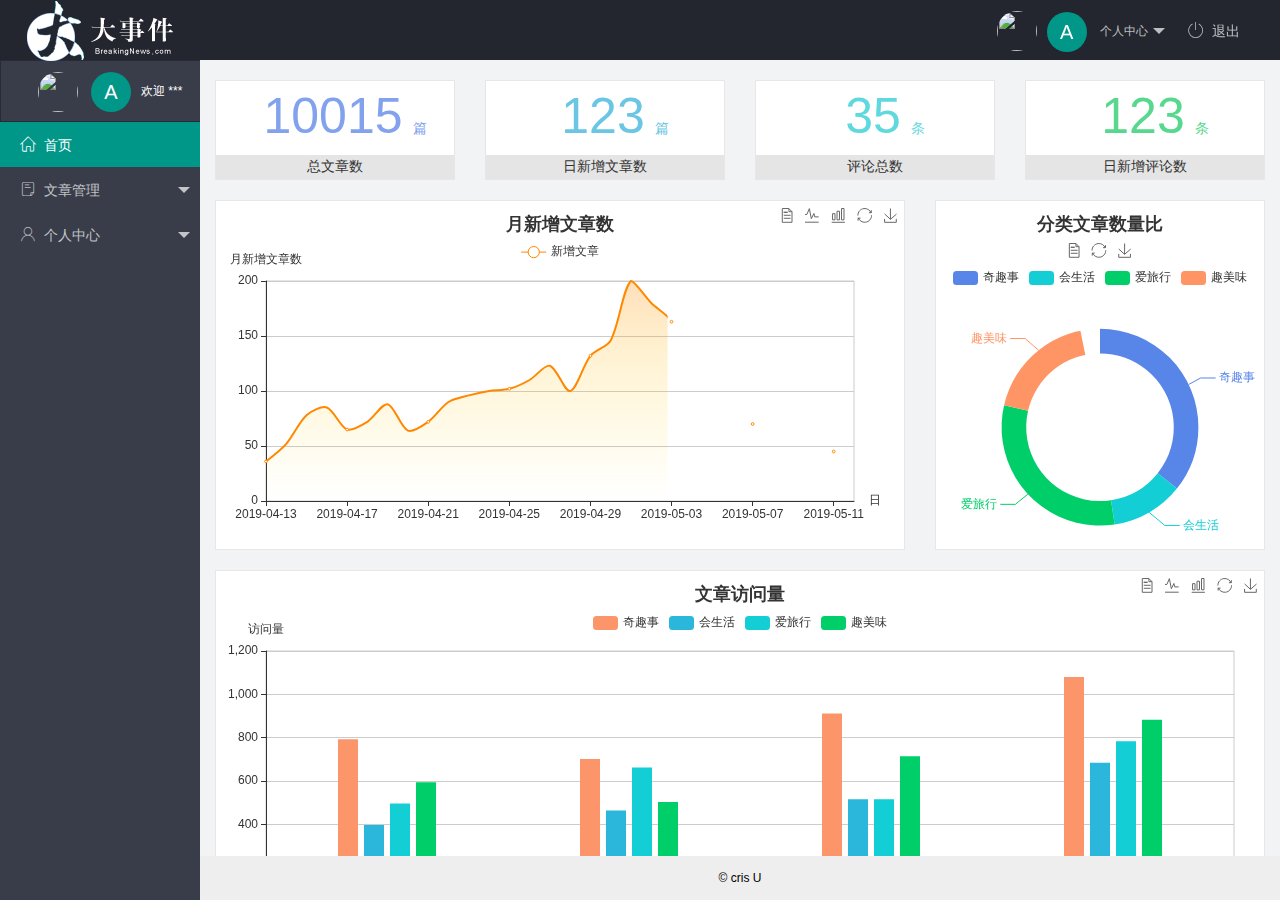
==== commit f4ec40a3: "完成个人中心功能开发" ====
--- a/index.html
+++ b/index.html
@@ -24,9 +24,9 @@
                         <img src="http://t.cn/RCzsdCq" class="layui-nav-img" /><span class="text-avatar">A</span> 个人中心
                     </a>
                     <dl class="layui-nav-child">
-                        <dd><a href="">基本资料</a></dd>
-                        <dd><a href="">更换头像</a></dd>
-                        <dd><a href="">重置密码</a></dd>
+                        <dd><a href="./user/user_info.html" target="fm">基本资料</a></dd>
+                        <dd><a href="./user/user_avatar.html" target="fm">更换头像</a></dd>
+                        <dd><a href="./user/user_pwd.html" target="fm">重置密码</a></dd>
                     </dl>
                 </li>
                 <li class="layui-nav-item"><a href="javascript:;" id="btnLogout"><span class="iconfont icon-tuichu"></span>退出</a></li>
@@ -53,9 +53,9 @@
                     <li class="layui-nav-item">
                         <a href="javascript:;"><span class="iconfont icon-user"></span>个人中心</a>
                         <dl class="layui-nav-child">
-                            <dd><a href="javascript:;"><i class="layui-icon layui-icon-app"></i>基本资料</a></dd>
-                            <dd><a href="javascript:;"><i class="layui-icon layui-icon-app"></i>更改头像</a></dd>
-                            <dd><a href="javascript:;"><i class="layui-icon layui-icon-app"></i>重置密码</a></dd>
+                            <dd><a href="./user/user_info.html" target="fm"><i class="layui-icon layui-icon-app"></i>基本资料</a></dd>
+                            <dd><a href="./user/user_avatar.html" target="fm"><i class="layui-icon layui-icon-app"></i>更改头像</a></dd>
+                            <dd><a href="./user/user_pwd.html" target="fm"><i class="layui-icon layui-icon-app"></i>重置密码</a></dd>
                         </dl>
                     </li>
 
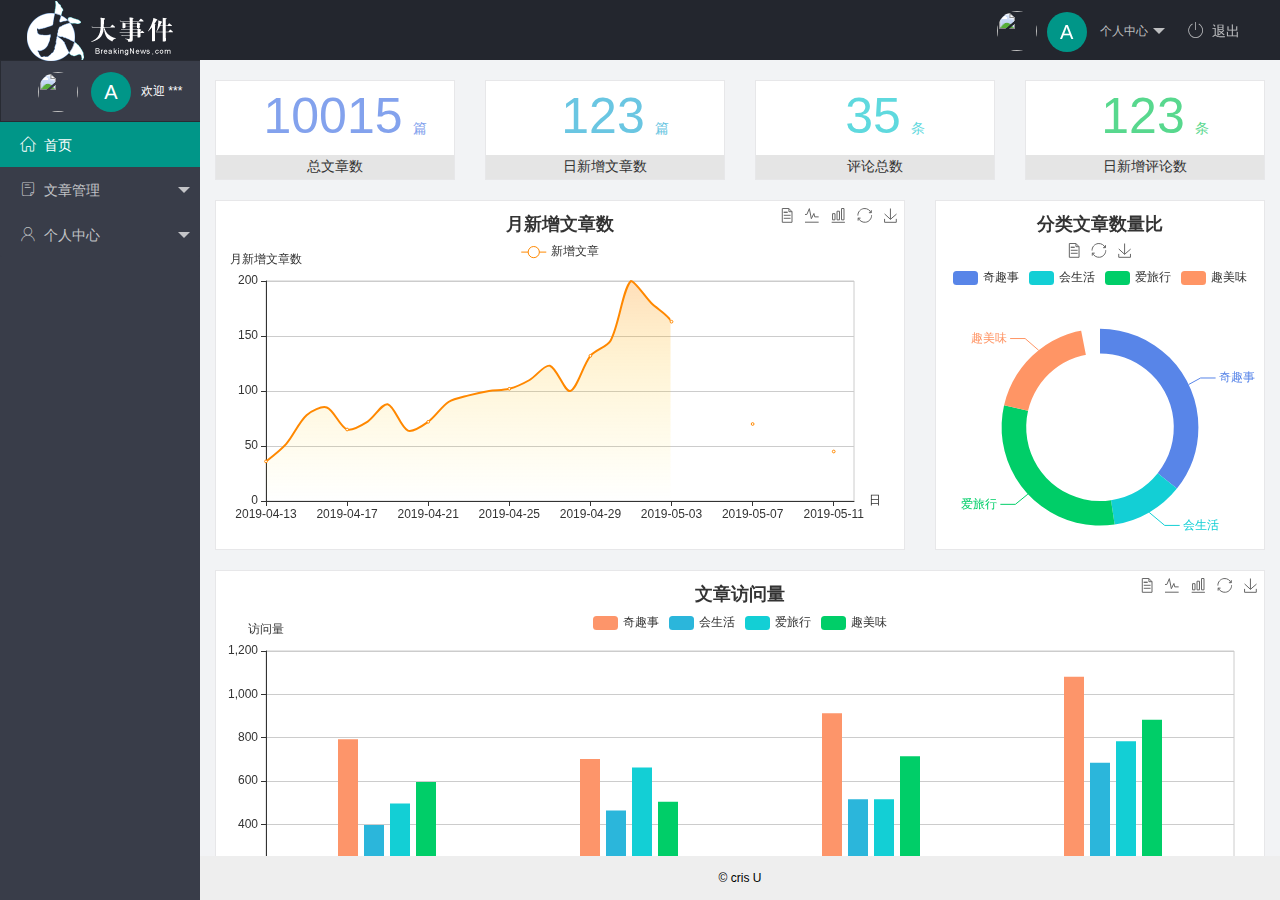
==== commit 7a17926f: "完成文章管理相关功能开发" ====
--- a/index.html
+++ b/index.html
@@ -45,9 +45,9 @@
                     <li class="layui-nav-item">
                         <a class="" href="javascript:;"><span class="iconfont icon-16"></span>文章管理</a>
                         <dl class="layui-nav-child">
-                            <dd><a href="javascript:;"><i class="layui-icon layui-icon-app"></i>文字类别</a></dd>
-                            <dd><a href="javascript:;"><i class="layui-icon layui-icon-app"></i>文字列表</a></dd>
-                            <dd><a href="javascript:;"><i class="layui-icon layui-icon-app"></i>发布文章</a></dd>
+                            <dd><a href="./article/art_cate.html" target="fm"><i class="layui-icon layui-icon-app"></i>文字类别</a></dd>
+                            <dd><a href="./article/art_list.html" target="fm"><i class="layui-icon layui-icon-app"></i>文字列表</a></dd>
+                            <dd><a href="./article/art_pub.html" target="fm"><i class="layui-icon layui-icon-app"></i>发布文章</a></dd>
                         </dl>
                     </li>
                     <li class="layui-nav-item">
